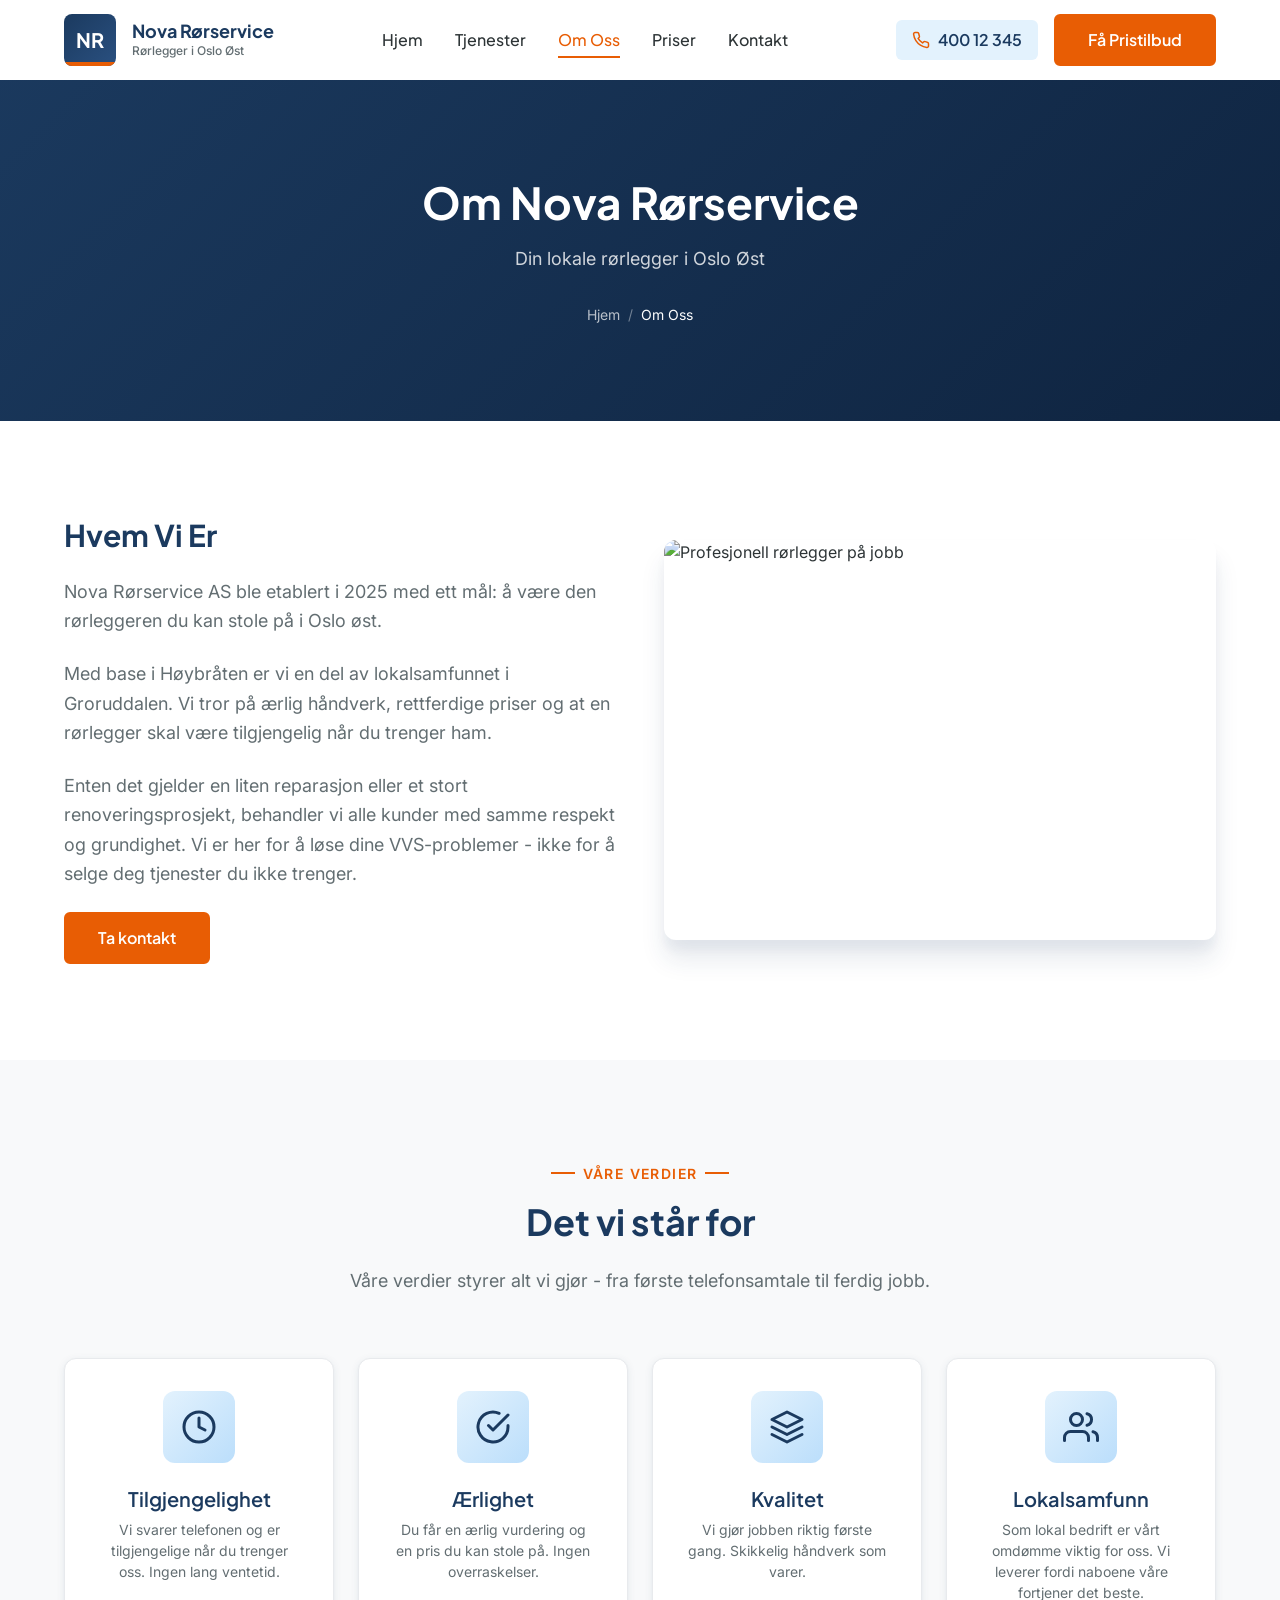
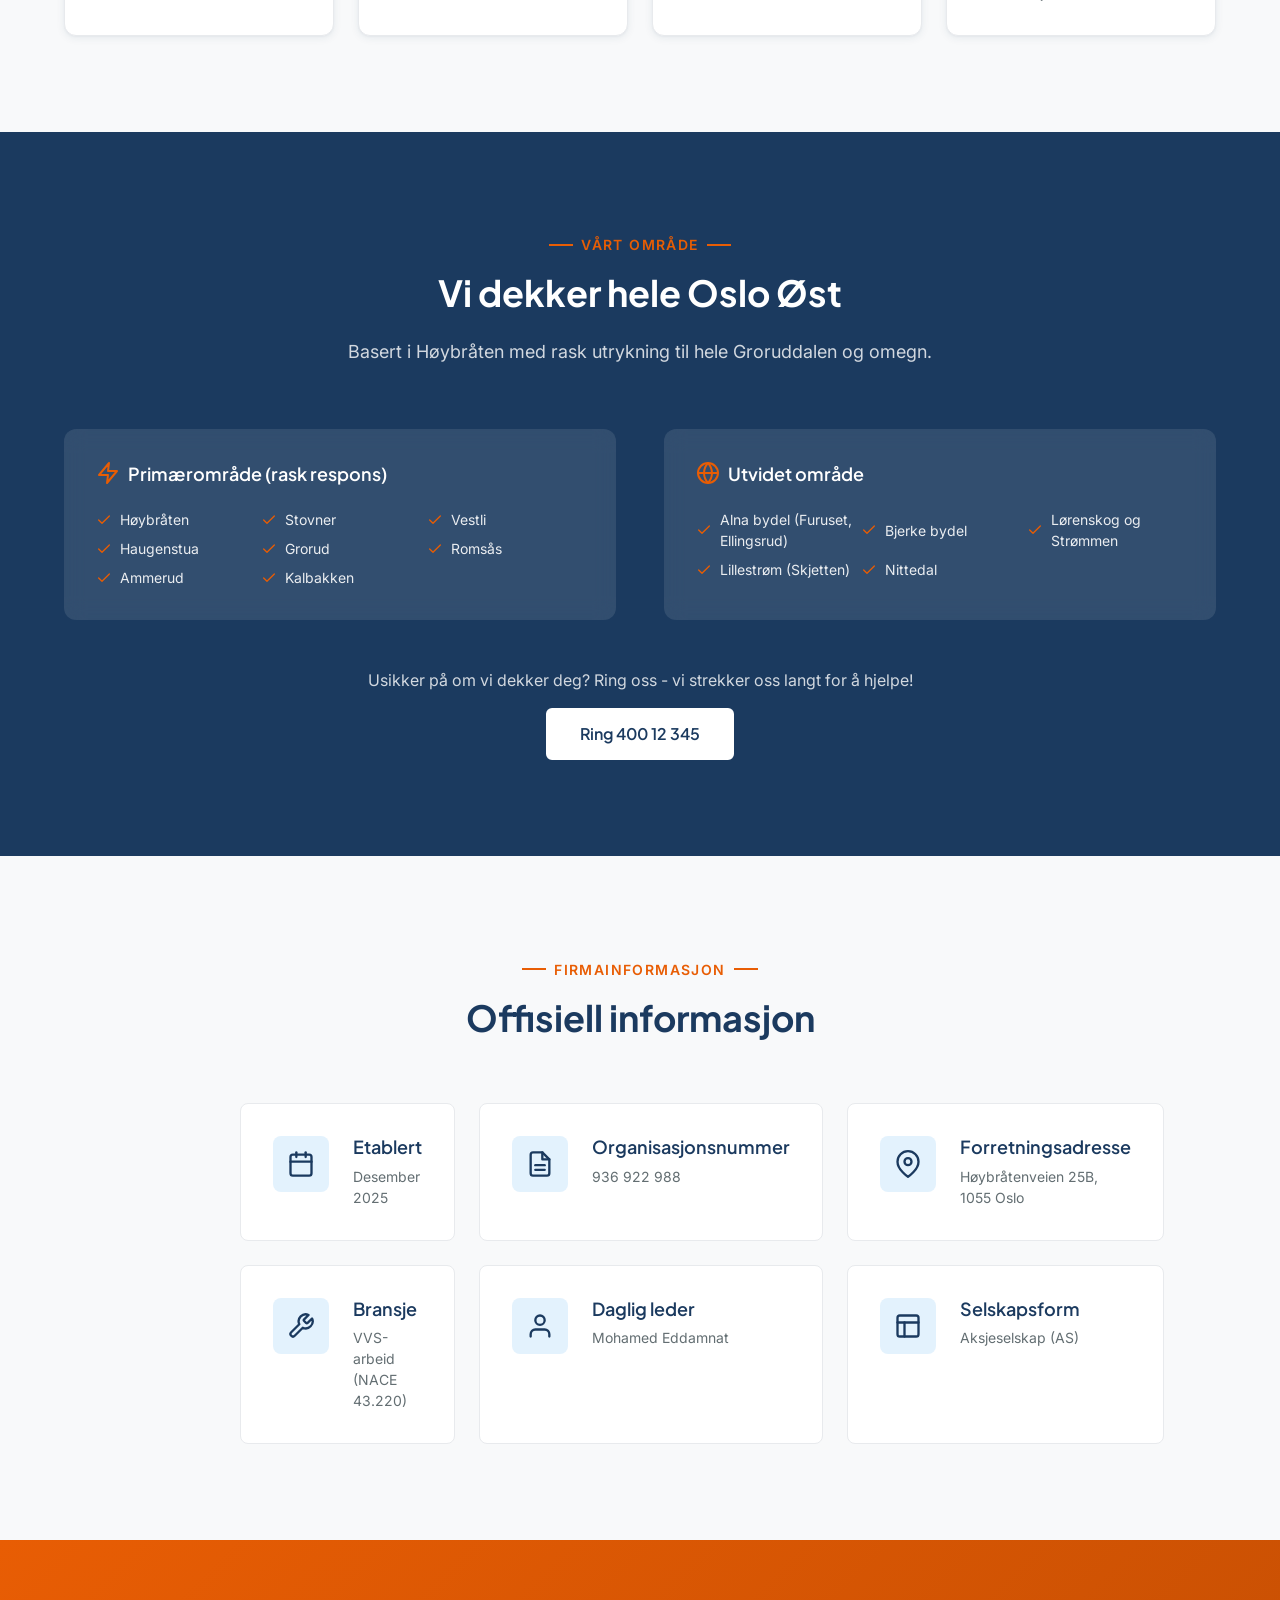
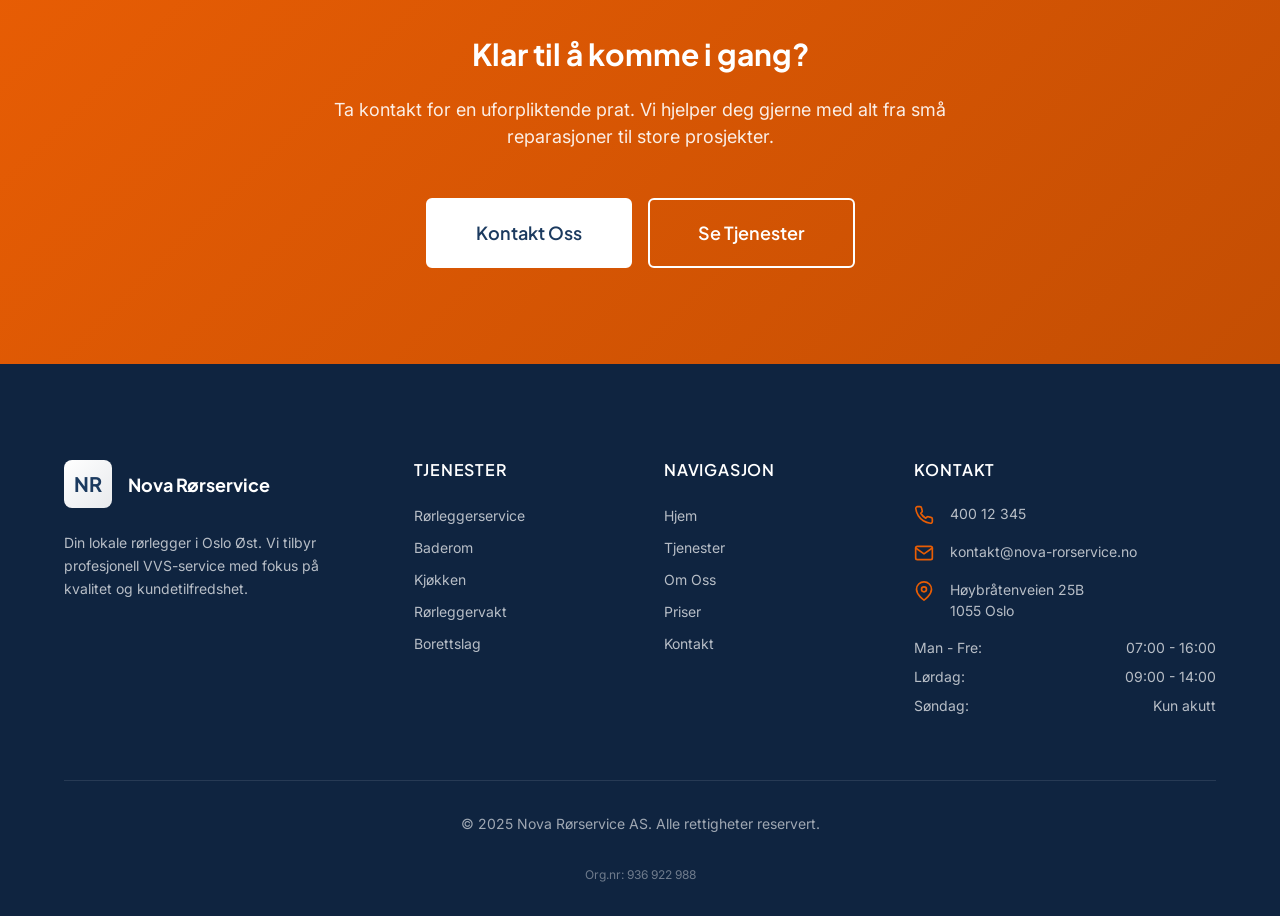
==== om-oss.html @ deb70b6f "Initial commit" ====
<!DOCTYPE html>
<html lang="nb-NO">
<head>
    <meta charset="UTF-8">
    <meta name="viewport" content="width=device-width, initial-scale=1.0">
    <meta http-equiv="X-UA-Compatible" content="IE=edge">

    <!-- SEO Meta Tags -->
    <title>Om Oss | Lokal Rørlegger Groruddalen | Nova Rørservice AS</title>
    <meta name="description" content="Nova Rørservice er din lokale rørlegger i Høybråten, Oslo. Les mer om oss og hvorfor vi er det rette valget for deg.">
    <meta name="keywords" content="om nova rørservice, rørlegger høybråten, lokal rørlegger oslo øst, VVS groruddalen">
    <meta name="author" content="Nova Rørservice AS">
    <meta name="robots" content="index, follow">

    <!-- Open Graph -->
    <meta property="og:title" content="Om Oss | Nova Rørservice AS">
    <meta property="og:description" content="Din lokale rørlegger i Høybråten, Oslo. Les mer om hvem vi er og våre verdier.">
    <meta property="og:type" content="website">
    <meta property="og:url" content="https://nova-rorservice.no/om-oss">
    <meta property="og:locale" content="nb_NO">

    <!-- Favicon -->
    <link rel="icon" type="image/svg+xml" href="data:image/svg+xml,%3Csvg xmlns='http://www.w3.org/2000/svg' viewBox='0 0 100 100'%3E%3Crect fill='%231B3A5F' width='100' height='100' rx='20'/%3E%3Ctext x='50' y='65' font-family='Arial' font-size='40' font-weight='bold' fill='white' text-anchor='middle'%3ENR%3C/text%3E%3Crect fill='%23E85D04' y='85' width='100' height='15' rx='0'/%3E%3C/svg%3E">

    <!-- Google Fonts -->
    <link rel="preconnect" href="https://fonts.googleapis.com">
    <link rel="preconnect" href="https://fonts.gstatic.com" crossorigin>
    <link href="https://fonts.googleapis.com/css2?family=Inter:wght@400;500;600;700&family=Plus+Jakarta+Sans:wght@500;600;700;800&display=swap" rel="stylesheet">

    <!-- Stylesheets -->
    <link rel="stylesheet" href="css/style.css">
</head>
<body>
    <!-- Header -->
    <header class="header" id="header">
        <div class="header__inner">
            <a href="index.html" class="header__logo">
                <div class="header__logo-icon">NR</div>
                <div class="header__logo-text">
                    <span class="header__logo-name">Nova Rørservice</span>
                    <span class="header__logo-tagline">Rørlegger i Oslo Øst</span>
                </div>
            </a>

            <nav class="nav">
                <ul class="nav__list">
                    <li><a href="index.html" class="nav__link">Hjem</a></li>
                    <li><a href="tjenester.html" class="nav__link">Tjenester</a></li>
                    <li><a href="om-oss.html" class="nav__link nav__link--active">Om Oss</a></li>
                    <li><a href="priser.html" class="nav__link">Priser</a></li>
                    <li><a href="kontakt.html" class="nav__link">Kontakt</a></li>
                </ul>
            </nav>

            <div class="header__actions">
                <a href="tel:+4740012345" class="header__phone">
                    <svg class="header__phone-icon" xmlns="http://www.w3.org/2000/svg" viewBox="0 0 24 24" fill="none" stroke="currentColor" stroke-width="2" stroke-linecap="round" stroke-linejoin="round">
                        <path d="M22 16.92v3a2 2 0 0 1-2.18 2 19.79 19.79 0 0 1-8.63-3.07 19.5 19.5 0 0 1-6-6 19.79 19.79 0 0 1-3.07-8.67A2 2 0 0 1 4.11 2h3a2 2 0 0 1 2 1.72 12.84 12.84 0 0 0 .7 2.81 2 2 0 0 1-.45 2.11L8.09 9.91a16 16 0 0 0 6 6l1.27-1.27a2 2 0 0 1 2.11-.45 12.84 12.84 0 0 0 2.81.7A2 2 0 0 1 22 16.92z"></path>
                    </svg>
                    <span>400 12 345</span>
                </a>
                <a href="kontakt.html" class="btn btn--primary header__cta">Få Pristilbud</a>

                <button class="mobile-menu-btn" id="mobile-menu-btn" aria-label="Åpne meny">
                    <span class="hamburger">
                        <span class="hamburger__line"></span>
                        <span class="hamburger__line"></span>
                        <span class="hamburger__line"></span>
                    </span>
                </button>
            </div>
        </div>

        <nav class="mobile-nav" id="mobile-nav">
            <ul class="mobile-nav__list">
                <li><a href="index.html" class="mobile-nav__link">Hjem</a></li>
                <li><a href="tjenester.html" class="mobile-nav__link">Tjenester</a></li>
                <li><a href="om-oss.html" class="mobile-nav__link mobile-nav__link--active">Om Oss</a></li>
                <li><a href="priser.html" class="mobile-nav__link">Priser</a></li>
                <li><a href="kontakt.html" class="mobile-nav__link">Kontakt</a></li>
            </ul>
            <a href="tel:+4740012345" class="mobile-nav__phone">
                <svg xmlns="http://www.w3.org/2000/svg" viewBox="0 0 24 24" fill="none" stroke="currentColor" stroke-width="2" stroke-linecap="round" stroke-linejoin="round">
                    <path d="M22 16.92v3a2 2 0 0 1-2.18 2 19.79 19.79 0 0 1-8.63-3.07 19.5 19.5 0 0 1-6-6 19.79 19.79 0 0 1-3.07-8.67A2 2 0 0 1 4.11 2h3a2 2 0 0 1 2 1.72 12.84 12.84 0 0 0 .7 2.81 2 2 0 0 1-.45 2.11L8.09 9.91a16 16 0 0 0 6 6l1.27-1.27a2 2 0 0 1 2.11-.45 12.84 12.84 0 0 0 2.81.7A2 2 0 0 1 22 16.92z"></path>
                </svg>
                400 12 345
            </a>
            <a href="kontakt.html" class="btn btn--primary btn--lg mobile-nav__cta">Få Pristilbud</a>
        </nav>
    </header>

    <main>
        <!-- Page Hero -->
        <section class="page-hero">
            <div class="container">
                <h1 class="page-hero__title">Om Nova Rørservice</h1>
                <p class="page-hero__subtitle">Din lokale rørlegger i Oslo Øst</p>
                <nav class="page-hero__breadcrumb">
                    <a href="index.html">Hjem</a>
                    <span class="page-hero__breadcrumb-separator">/</span>
                    <span class="page-hero__breadcrumb-current">Om Oss</span>
                </nav>
            </div>
        </section>

        <!-- About Introduction -->
        <section class="about-intro section">
            <div class="container">
                <div class="about-intro__grid">
                    <div class="about-intro__content">
                        <h2 class="about-intro__title">Hvem Vi Er</h2>
                        <p class="about-intro__text">
                            Nova Rørservice AS ble etablert i 2025 med ett mål: å være den rørleggeren du kan stole på i Oslo øst.
                        </p>
                        <p class="about-intro__text">
                            Med base i Høybråten er vi en del av lokalsamfunnet i Groruddalen. Vi tror på ærlig håndverk, rettferdige priser og at en rørlegger skal være tilgjengelig når du trenger ham.
                        </p>
                        <p class="about-intro__text">
                            Enten det gjelder en liten reparasjon eller et stort renoveringsprosjekt, behandler vi alle kunder med samme respekt og grundighet. Vi er her for å løse dine VVS-problemer - ikke for å selge deg tjenester du ikke trenger.
                        </p>
                        <a href="kontakt.html" class="btn btn--primary">Ta kontakt</a>
                    </div>
                    <div class="about-intro__image-wrapper">
                        <div class="about-intro__image">
                            <img src="https://images.unsplash.com/photo-1621905251189-08b45d6a269e?w=600&h=400&fit=crop&auto=format" alt="Profesjonell rørlegger på jobb" loading="lazy">
                        </div>
                    </div>
                </div>
            </div>
        </section>

        <!-- Values Section -->
        <section class="values section">
            <div class="container">
                <div class="section-header">
                    <span class="section-header__label">Våre Verdier</span>
                    <h2 class="section-header__title">Det vi står for</h2>
                    <p class="section-header__subtitle">Våre verdier styrer alt vi gjør - fra første telefonsamtale til ferdig jobb.</p>
                </div>

                <div class="values__grid">
                    <div class="value-card">
                        <div class="value-card__icon">
                            <svg xmlns="http://www.w3.org/2000/svg" viewBox="0 0 24 24" fill="none" stroke="currentColor" stroke-width="2" stroke-linecap="round" stroke-linejoin="round">
                                <circle cx="12" cy="12" r="10"></circle>
                                <polyline points="12 6 12 12 16 14"></polyline>
                            </svg>
                        </div>
                        <h3 class="value-card__title">Tilgjengelighet</h3>
                        <p class="value-card__text">Vi svarer telefonen og er tilgjengelige når du trenger oss. Ingen lang ventetid.</p>
                    </div>

                    <div class="value-card">
                        <div class="value-card__icon">
                            <svg xmlns="http://www.w3.org/2000/svg" viewBox="0 0 24 24" fill="none" stroke="currentColor" stroke-width="2" stroke-linecap="round" stroke-linejoin="round">
                                <path d="M22 11.08V12a10 10 0 1 1-5.93-9.14"></path>
                                <polyline points="22 4 12 14.01 9 11.01"></polyline>
                            </svg>
                        </div>
                        <h3 class="value-card__title">Ærlighet</h3>
                        <p class="value-card__text">Du får en ærlig vurdering og en pris du kan stole på. Ingen overraskelser.</p>
                    </div>

                    <div class="value-card">
                        <div class="value-card__icon">
                            <svg xmlns="http://www.w3.org/2000/svg" viewBox="0 0 24 24" fill="none" stroke="currentColor" stroke-width="2" stroke-linecap="round" stroke-linejoin="round">
                                <path d="M12 2L2 7l10 5 10-5-10-5zM2 17l10 5 10-5M2 12l10 5 10-5"></path>
                            </svg>
                        </div>
                        <h3 class="value-card__title">Kvalitet</h3>
                        <p class="value-card__text">Vi gjør jobben riktig første gang. Skikkelig håndverk som varer.</p>
                    </div>

                    <div class="value-card">
                        <div class="value-card__icon">
                            <svg xmlns="http://www.w3.org/2000/svg" viewBox="0 0 24 24" fill="none" stroke="currentColor" stroke-width="2" stroke-linecap="round" stroke-linejoin="round">
                                <path d="M17 21v-2a4 4 0 0 0-4-4H5a4 4 0 0 0-4 4v2"></path>
                                <circle cx="9" cy="7" r="4"></circle>
                                <path d="M23 21v-2a4 4 0 0 0-3-3.87"></path>
                                <path d="M16 3.13a4 4 0 0 1 0 7.75"></path>
                            </svg>
                        </div>
                        <h3 class="value-card__title">Lokalsamfunn</h3>
                        <p class="value-card__text">Som lokal bedrift er vårt omdømme viktig for oss. Vi leverer fordi naboene våre fortjener det beste.</p>
                    </div>
                </div>
            </div>
        </section>

        <!-- Service Area Section -->
        <section class="service-area section">
            <div class="container">
                <div class="section-header">
                    <span class="section-header__label">Vårt Område</span>
                    <h2 class="section-header__title">Vi dekker hele Oslo Øst</h2>
                    <p class="section-header__subtitle">Basert i Høybråten med rask utrykning til hele Groruddalen og omegn.</p>
                </div>

                <div class="service-area__grid">
                    <div class="service-area__list">
                        <h3 class="service-area__list-title">
                            <svg xmlns="http://www.w3.org/2000/svg" viewBox="0 0 24 24" fill="none" stroke="currentColor" stroke-width="2" stroke-linecap="round" stroke-linejoin="round">
                                <polygon points="13 2 3 14 12 14 11 22 21 10 12 10 13 2"></polygon>
                            </svg>
                            Primærområde (rask respons)
                        </h3>
                        <ul class="service-area__list-items">
                            <li class="service-area__list-item">
                                <svg xmlns="http://www.w3.org/2000/svg" viewBox="0 0 24 24" fill="none" stroke="currentColor" stroke-width="2" stroke-linecap="round" stroke-linejoin="round">
                                    <polyline points="20 6 9 17 4 12"></polyline>
                                </svg>
                                Høybråten
                            </li>
                            <li class="service-area__list-item">
                                <svg xmlns="http://www.w3.org/2000/svg" viewBox="0 0 24 24" fill="none" stroke="currentColor" stroke-width="2" stroke-linecap="round" stroke-linejoin="round">
                                    <polyline points="20 6 9 17 4 12"></polyline>
                                </svg>
                                Stovner
                            </li>
                            <li class="service-area__list-item">
                                <svg xmlns="http://www.w3.org/2000/svg" viewBox="0 0 24 24" fill="none" stroke="currentColor" stroke-width="2" stroke-linecap="round" stroke-linejoin="round">
                                    <polyline points="20 6 9 17 4 12"></polyline>
                                </svg>
                                Vestli
                            </li>
                            <li class="service-area__list-item">
                                <svg xmlns="http://www.w3.org/2000/svg" viewBox="0 0 24 24" fill="none" stroke="currentColor" stroke-width="2" stroke-linecap="round" stroke-linejoin="round">
                                    <polyline points="20 6 9 17 4 12"></polyline>
                                </svg>
                                Haugenstua
                            </li>
                            <li class="service-area__list-item">
                                <svg xmlns="http://www.w3.org/2000/svg" viewBox="0 0 24 24" fill="none" stroke="currentColor" stroke-width="2" stroke-linecap="round" stroke-linejoin="round">
                                    <polyline points="20 6 9 17 4 12"></polyline>
                                </svg>
                                Grorud
                            </li>
                            <li class="service-area__list-item">
                                <svg xmlns="http://www.w3.org/2000/svg" viewBox="0 0 24 24" fill="none" stroke="currentColor" stroke-width="2" stroke-linecap="round" stroke-linejoin="round">
                                    <polyline points="20 6 9 17 4 12"></polyline>
                                </svg>
                                Romsås
                            </li>
                            <li class="service-area__list-item">
                                <svg xmlns="http://www.w3.org/2000/svg" viewBox="0 0 24 24" fill="none" stroke="currentColor" stroke-width="2" stroke-linecap="round" stroke-linejoin="round">
                                    <polyline points="20 6 9 17 4 12"></polyline>
                                </svg>
                                Ammerud
                            </li>
                            <li class="service-area__list-item">
                                <svg xmlns="http://www.w3.org/2000/svg" viewBox="0 0 24 24" fill="none" stroke="currentColor" stroke-width="2" stroke-linecap="round" stroke-linejoin="round">
                                    <polyline points="20 6 9 17 4 12"></polyline>
                                </svg>
                                Kalbakken
                            </li>
                        </ul>
                    </div>

                    <div class="service-area__list">
                        <h3 class="service-area__list-title">
                            <svg xmlns="http://www.w3.org/2000/svg" viewBox="0 0 24 24" fill="none" stroke="currentColor" stroke-width="2" stroke-linecap="round" stroke-linejoin="round">
                                <circle cx="12" cy="12" r="10"></circle>
                                <line x1="2" y1="12" x2="22" y2="12"></line>
                                <path d="M12 2a15.3 15.3 0 0 1 4 10 15.3 15.3 0 0 1-4 10 15.3 15.3 0 0 1-4-10 15.3 15.3 0 0 1 4-10z"></path>
                            </svg>
                            Utvidet område
                        </h3>
                        <ul class="service-area__list-items">
                            <li class="service-area__list-item">
                                <svg xmlns="http://www.w3.org/2000/svg" viewBox="0 0 24 24" fill="none" stroke="currentColor" stroke-width="2" stroke-linecap="round" stroke-linejoin="round">
                                    <polyline points="20 6 9 17 4 12"></polyline>
                                </svg>
                                Alna bydel (Furuset, Ellingsrud)
                            </li>
                            <li class="service-area__list-item">
                                <svg xmlns="http://www.w3.org/2000/svg" viewBox="0 0 24 24" fill="none" stroke="currentColor" stroke-width="2" stroke-linecap="round" stroke-linejoin="round">
                                    <polyline points="20 6 9 17 4 12"></polyline>
                                </svg>
                                Bjerke bydel
                            </li>
                            <li class="service-area__list-item">
                                <svg xmlns="http://www.w3.org/2000/svg" viewBox="0 0 24 24" fill="none" stroke="currentColor" stroke-width="2" stroke-linecap="round" stroke-linejoin="round">
                                    <polyline points="20 6 9 17 4 12"></polyline>
                                </svg>
                                Lørenskog og Strømmen
                            </li>
                            <li class="service-area__list-item">
                                <svg xmlns="http://www.w3.org/2000/svg" viewBox="0 0 24 24" fill="none" stroke="currentColor" stroke-width="2" stroke-linecap="round" stroke-linejoin="round">
                                    <polyline points="20 6 9 17 4 12"></polyline>
                                </svg>
                                Lillestrøm (Skjetten)
                            </li>
                            <li class="service-area__list-item">
                                <svg xmlns="http://www.w3.org/2000/svg" viewBox="0 0 24 24" fill="none" stroke="currentColor" stroke-width="2" stroke-linecap="round" stroke-linejoin="round">
                                    <polyline points="20 6 9 17 4 12"></polyline>
                                </svg>
                                Nittedal
                            </li>
                        </ul>
                    </div>
                </div>

                <div class="text-center" style="margin-top: var(--spacing-2xl);">
                    <p style="color: rgba(255,255,255,0.8); margin-bottom: var(--spacing-md);">Usikker på om vi dekker deg? Ring oss - vi strekker oss langt for å hjelpe!</p>
                    <a href="tel:+4740012345" class="btn btn--white">Ring 400 12 345</a>
                </div>
            </div>
        </section>

        <!-- Company Info Section -->
        <section class="section bg-light">
            <div class="container">
                <div class="section-header">
                    <span class="section-header__label">Firmainformasjon</span>
                    <h2 class="section-header__title">Offisiell informasjon</h2>
                </div>

                <div class="why-us__grid" style="max-width: 800px; margin: 0 auto;">
                    <div class="why-us__card">
                        <div class="why-us__icon">
                            <svg xmlns="http://www.w3.org/2000/svg" viewBox="0 0 24 24" fill="none" stroke="currentColor" stroke-width="2" stroke-linecap="round" stroke-linejoin="round">
                                <rect x="3" y="4" width="18" height="18" rx="2" ry="2"></rect>
                                <line x1="16" y1="2" x2="16" y2="6"></line>
                                <line x1="8" y1="2" x2="8" y2="6"></line>
                                <line x1="3" y1="10" x2="21" y2="10"></line>
                            </svg>
                        </div>
                        <div class="why-us__content">
                            <h3 class="why-us__title">Etablert</h3>
                            <p class="why-us__text">Desember 2025</p>
                        </div>
                    </div>

                    <div class="why-us__card">
                        <div class="why-us__icon">
                            <svg xmlns="http://www.w3.org/2000/svg" viewBox="0 0 24 24" fill="none" stroke="currentColor" stroke-width="2" stroke-linecap="round" stroke-linejoin="round">
                                <path d="M14 2H6a2 2 0 0 0-2 2v16a2 2 0 0 0 2 2h12a2 2 0 0 0 2-2V8z"></path>
                                <polyline points="14 2 14 8 20 8"></polyline>
                                <line x1="16" y1="13" x2="8" y2="13"></line>
                                <line x1="16" y1="17" x2="8" y2="17"></line>
                            </svg>
                        </div>
                        <div class="why-us__content">
                            <h3 class="why-us__title">Organisasjonsnummer</h3>
                            <p class="why-us__text">936 922 988</p>
                        </div>
                    </div>

                    <div class="why-us__card">
                        <div class="why-us__icon">
                            <svg xmlns="http://www.w3.org/2000/svg" viewBox="0 0 24 24" fill="none" stroke="currentColor" stroke-width="2" stroke-linecap="round" stroke-linejoin="round">
                                <path d="M21 10c0 7-9 13-9 13s-9-6-9-13a9 9 0 0 1 18 0z"></path>
                                <circle cx="12" cy="10" r="3"></circle>
                            </svg>
                        </div>
                        <div class="why-us__content">
                            <h3 class="why-us__title">Forretningsadresse</h3>
                            <p class="why-us__text">Høybråtenveien 25B, 1055 Oslo</p>
                        </div>
                    </div>

                    <div class="why-us__card">
                        <div class="why-us__icon">
                            <svg xmlns="http://www.w3.org/2000/svg" viewBox="0 0 24 24" fill="none" stroke="currentColor" stroke-width="2" stroke-linecap="round" stroke-linejoin="round">
                                <path d="M14.7 6.3a1 1 0 0 0 0 1.4l1.6 1.6a1 1 0 0 0 1.4 0l3.77-3.77a6 6 0 0 1-7.94 7.94l-6.91 6.91a2.12 2.12 0 0 1-3-3l6.91-6.91a6 6 0 0 1 7.94-7.94l-3.76 3.76z"></path>
                            </svg>
                        </div>
                        <div class="why-us__content">
                            <h3 class="why-us__title">Bransje</h3>
                            <p class="why-us__text">VVS-arbeid (NACE 43.220)</p>
                        </div>
                    </div>

                    <div class="why-us__card">
                        <div class="why-us__icon">
                            <svg xmlns="http://www.w3.org/2000/svg" viewBox="0 0 24 24" fill="none" stroke="currentColor" stroke-width="2" stroke-linecap="round" stroke-linejoin="round">
                                <path d="M20 21v-2a4 4 0 0 0-4-4H8a4 4 0 0 0-4 4v2"></path>
                                <circle cx="12" cy="7" r="4"></circle>
                            </svg>
                        </div>
                        <div class="why-us__content">
                            <h3 class="why-us__title">Daglig leder</h3>
                            <p class="why-us__text">Mohamed Eddamnat</p>
                        </div>
                    </div>

                    <div class="why-us__card">
                        <div class="why-us__icon">
                            <svg xmlns="http://www.w3.org/2000/svg" viewBox="0 0 24 24" fill="none" stroke="currentColor" stroke-width="2" stroke-linecap="round" stroke-linejoin="round">
                                <rect x="3" y="3" width="18" height="18" rx="2" ry="2"></rect>
                                <line x1="3" y1="9" x2="21" y2="9"></line>
                                <line x1="9" y1="21" x2="9" y2="9"></line>
                            </svg>
                        </div>
                        <div class="why-us__content">
                            <h3 class="why-us__title">Selskapsform</h3>
                            <p class="why-us__text">Aksjeselskap (AS)</p>
                        </div>
                    </div>
                </div>
            </div>
        </section>

        <!-- CTA Section -->
        <section class="cta section">
            <div class="container">
                <div class="cta__content">
                    <h2 class="cta__title">Klar til å komme i gang?</h2>
                    <p class="cta__text">
                        Ta kontakt for en uforpliktende prat. Vi hjelper deg gjerne med alt fra små reparasjoner til store prosjekter.
                    </p>
                    <div class="cta__actions">
                        <a href="kontakt.html" class="btn btn--white btn--lg">Kontakt Oss</a>
                        <a href="tjenester.html" class="btn btn--outline-white btn--lg">Se Tjenester</a>
                    </div>
                </div>
            </div>
        </section>
    </main>

    <!-- Footer -->
    <footer class="footer">
        <div class="container">
            <div class="footer__grid">
                <div class="footer__brand">
                    <div class="footer__logo">
                        <div class="footer__logo-icon">NR</div>
                        <span class="footer__logo-text">Nova Rørservice</span>
                    </div>
                    <p class="footer__description">
                        Din lokale rørlegger i Oslo Øst. Vi tilbyr profesjonell VVS-service med fokus på kvalitet og kundetilfredshet.
                    </p>
                </div>

                <div class="footer__section">
                    <h4 class="footer__title">Tjenester</h4>
                    <ul class="footer__links">
                        <li><a href="tjenester.html#rorleggerservice" class="footer__link">Rørleggerservice</a></li>
                        <li><a href="tjenester.html#baderom" class="footer__link">Baderom</a></li>
                        <li><a href="tjenester.html#kjokken" class="footer__link">Kjøkken</a></li>
                        <li><a href="tjenester.html#rorleggervakt" class="footer__link">Rørleggervakt</a></li>
                        <li><a href="tjenester.html#borettslag" class="footer__link">Borettslag</a></li>
                    </ul>
                </div>

                <div class="footer__section">
                    <h4 class="footer__title">Navigasjon</h4>
                    <ul class="footer__links">
                        <li><a href="index.html" class="footer__link">Hjem</a></li>
                        <li><a href="tjenester.html" class="footer__link">Tjenester</a></li>
                        <li><a href="om-oss.html" class="footer__link">Om Oss</a></li>
                        <li><a href="priser.html" class="footer__link">Priser</a></li>
                        <li><a href="kontakt.html" class="footer__link">Kontakt</a></li>
                    </ul>
                </div>

                <div class="footer__section">
                    <h4 class="footer__title">Kontakt</h4>
                    <div class="footer__contact-item">
                        <svg xmlns="http://www.w3.org/2000/svg" viewBox="0 0 24 24" fill="none" stroke="currentColor" stroke-width="2" stroke-linecap="round" stroke-linejoin="round">
                            <path d="M22 16.92v3a2 2 0 0 1-2.18 2 19.79 19.79 0 0 1-8.63-3.07 19.5 19.5 0 0 1-6-6 19.79 19.79 0 0 1-3.07-8.67A2 2 0 0 1 4.11 2h3a2 2 0 0 1 2 1.72 12.84 12.84 0 0 0 .7 2.81 2 2 0 0 1-.45 2.11L8.09 9.91a16 16 0 0 0 6 6l1.27-1.27a2 2 0 0 1 2.11-.45 12.84 12.84 0 0 0 2.81.7A2 2 0 0 1 22 16.92z"></path>
                        </svg>
                        <a href="tel:+4740012345" class="footer__contact-link">400 12 345</a>
                    </div>
                    <div class="footer__contact-item">
                        <svg xmlns="http://www.w3.org/2000/svg" viewBox="0 0 24 24" fill="none" stroke="currentColor" stroke-width="2" stroke-linecap="round" stroke-linejoin="round">
                            <path d="M4 4h16c1.1 0 2 .9 2 2v12c0 1.1-.9 2-2 2H4c-1.1 0-2-.9-2-2V6c0-1.1.9-2 2-2z"></path>
                            <polyline points="22,6 12,13 2,6"></polyline>
                        </svg>
                        <a href="mailto:kontakt@nova-rorservice.no" class="footer__contact-link">kontakt@nova-rorservice.no</a>
                    </div>
                    <div class="footer__contact-item">
                        <svg xmlns="http://www.w3.org/2000/svg" viewBox="0 0 24 24" fill="none" stroke="currentColor" stroke-width="2" stroke-linecap="round" stroke-linejoin="round">
                            <path d="M21 10c0 7-9 13-9 13s-9-6-9-13a9 9 0 0 1 18 0z"></path>
                            <circle cx="12" cy="10" r="3"></circle>
                        </svg>
                        <span>Høybråtenveien 25B<br>1055 Oslo</span>
                    </div>

                    <div class="footer__hours">
                        <div class="footer__hours-row">
                            <span>Man - Fre:</span>
                            <span>07:00 - 16:00</span>
                        </div>
                        <div class="footer__hours-row">
                            <span>Lørdag:</span>
                            <span>09:00 - 14:00</span>
                        </div>
                        <div class="footer__hours-row">
                            <span>Søndag:</span>
                            <span>Kun akutt</span>
                        </div>
                    </div>
                </div>
            </div>

            <div class="footer__bottom">
                <div class="footer__bottom-inner">
                    <p class="footer__copyright">&copy; 2025 Nova Rørservice AS. Alle rettigheter reservert.</p>
                    <p class="footer__org">Org.nr: 936 922 988</p>
                </div>
            </div>
        </div>
    </footer>

    <button class="back-to-top" id="back-to-top" aria-label="Tilbake til toppen">
        <svg xmlns="http://www.w3.org/2000/svg" viewBox="0 0 24 24" fill="none" stroke="currentColor" stroke-width="2" stroke-linecap="round" stroke-linejoin="round">
            <polyline points="18 15 12 9 6 15"></polyline>
        </svg>
    </button>

    <script src="js/main.js"></script>
</body>
</html>
---- css/style.css ----
/* =============================================
   Nova Rørservice AS - Main Stylesheet
   Professional Plumbing Website
   ============================================= */

/* =============================================
   CSS Custom Properties (Design Tokens)
   ============================================= */
:root {
    /* Primary Colors */
    --nova-primary: #1B3A5F;
    --nova-primary-dark: #0F2440;
    --nova-primary-light: #2A5080;

    /* Secondary Colors */
    --nova-secondary: #E85D04;
    --nova-secondary-dark: #C44E03;
    --nova-secondary-light: #FF7A22;

    /* Accent Colors */
    --nova-accent: #E3F2FD;
    --nova-accent-dark: #BBDEFB;
    --nova-water: #64B5F6;

    /* Neutral Colors */
    --nova-white: #FFFFFF;
    --nova-off-white: #F8F9FA;
    --nova-gray-100: #F1F3F4;
    --nova-gray-200: #E8EAED;
    --nova-gray-300: #DADCE0;
    --nova-gray-400: #BDC1C6;
    --nova-gray-500: #9AA0A6;
    --nova-gray-600: #80868B;
    --nova-gray-700: #5F6368;
    --nova-text: #2D3436;
    --nova-text-light: #636E72;
    --nova-black: #1A1A2E;

    /* Status Colors */
    --nova-success: #27AE60;
    --nova-success-light: #E8F5E9;
    --nova-warning: #F39C12;
    --nova-warning-light: #FFF8E1;
    --nova-error: #E74C3C;
    --nova-error-light: #FFEBEE;

    /* Typography */
    --font-heading: 'Plus Jakarta Sans', -apple-system, BlinkMacSystemFont, 'Segoe UI', sans-serif;
    --font-body: 'Inter', -apple-system, BlinkMacSystemFont, 'Segoe UI', sans-serif;

    /* Font Sizes */
    --text-xs: 0.75rem;
    --text-sm: 0.875rem;
    --text-base: 1rem;
    --text-lg: 1.125rem;
    --text-xl: 1.25rem;
    --text-2xl: 1.5rem;
    --text-3xl: 1.875rem;
    --text-4xl: 2.25rem;
    --text-5xl: 2.75rem;
    --text-6xl: 3.5rem;

    /* Font Weights */
    --font-normal: 400;
    --font-medium: 500;
    --font-semibold: 600;
    --font-bold: 700;

    /* Line Heights */
    --leading-tight: 1.2;
    --leading-snug: 1.375;
    --leading-normal: 1.5;
    --leading-relaxed: 1.625;

    /* Spacing */
    --spacing-xs: 0.25rem;
    --spacing-sm: 0.5rem;
    --spacing-md: 1rem;
    --spacing-lg: 1.5rem;
    --spacing-xl: 2rem;
    --spacing-2xl: 3rem;
    --spacing-3xl: 4rem;
    --spacing-4xl: 6rem;
    --spacing-5xl: 8rem;

    /* Border Radius */
    --radius-sm: 4px;
    --radius-md: 6px;
    --radius-lg: 8px;
    --radius-xl: 12px;
    --radius-2xl: 16px;
    --radius-full: 9999px;

    /* Shadows */
    --shadow-sm: 0 1px 2px rgba(27, 58, 95, 0.05);
    --shadow-md: 0 4px 6px rgba(27, 58, 95, 0.07), 0 2px 4px rgba(27, 58, 95, 0.05);
    --shadow-lg: 0 10px 15px rgba(27, 58, 95, 0.1), 0 4px 6px rgba(27, 58, 95, 0.05);
    --shadow-xl: 0 20px 25px rgba(27, 58, 95, 0.1), 0 10px 10px rgba(27, 58, 95, 0.04);
    --shadow-2xl: 0 25px 50px rgba(27, 58, 95, 0.15);
    --shadow-orange: 0 4px 14px rgba(232, 93, 4, 0.25);
    --shadow-card: 0 2px 8px rgba(27, 58, 95, 0.08), 0 1px 2px rgba(27, 58, 95, 0.04);
    --shadow-card-hover: 0 8px 24px rgba(27, 58, 95, 0.12), 0 4px 8px rgba(27, 58, 95, 0.08);

    /* Transitions */
    --transition-fast: 150ms ease;
    --transition-base: 250ms ease;
    --transition-slow: 350ms ease;
    --transition-bounce: 500ms cubic-bezier(0.68, -0.55, 0.265, 1.55);

    /* Z-Index */
    --z-dropdown: 100;
    --z-sticky: 200;
    --z-fixed: 300;
    --z-modal-backdrop: 400;
    --z-modal: 500;
    --z-popover: 600;
    --z-tooltip: 700;

    /* Layout */
    --container-max: 1200px;
    --container-padding: 1.5rem;
    --header-height: 80px;
    --header-height-mobile: 70px;
}

/* =============================================
   Reset & Base Styles
   ============================================= */
*,
*::before,
*::after {
    box-sizing: border-box;
    margin: 0;
    padding: 0;
}

html {
    font-size: 16px;
    scroll-behavior: smooth;
    -webkit-text-size-adjust: 100%;
}

body {
    font-family: var(--font-body);
    font-size: var(--text-base);
    font-weight: var(--font-normal);
    line-height: var(--leading-normal);
    color: var(--nova-text);
    background-color: var(--nova-white);
    -webkit-font-smoothing: antialiased;
    -moz-osx-font-smoothing: grayscale;
    overflow-x: hidden;
}

body.menu-open {
    overflow: hidden;
}

h1, h2, h3, h4, h5, h6 {
    font-family: var(--font-heading);
    font-weight: var(--font-bold);
    line-height: var(--leading-tight);
    color: var(--nova-primary);
}

h1 { font-size: var(--text-5xl); }
h2 { font-size: var(--text-4xl); }
h3 { font-size: var(--text-2xl); font-weight: var(--font-semibold); }
h4 { font-size: var(--text-xl); font-weight: var(--font-semibold); }
h5 { font-size: var(--text-lg); font-weight: var(--font-semibold); }
h6 { font-size: var(--text-base); font-weight: var(--font-semibold); }

p {
    margin-bottom: var(--spacing-md);
    color: var(--nova-text-light);
}

p:last-child {
    margin-bottom: 0;
}

a {
    color: var(--nova-primary);
    text-decoration: none;
    transition: color var(--transition-fast);
}

a:hover {
    color: var(--nova-secondary);
}

img {
    max-width: 100%;
    height: auto;
    display: block;
}

ul, ol {
    list-style: none;
}

button {
    font-family: inherit;
    font-size: inherit;
    cursor: pointer;
    border: none;
    background: none;
}

input, textarea, select {
    font-family: inherit;
    font-size: inherit;
}

/* =============================================
   Utility Classes
   ============================================= */
.container {
    width: 100%;
    max-width: var(--container-max);
    margin: 0 auto;
    padding: 0 var(--container-padding);
}

.section {
    padding: var(--spacing-4xl) 0;
}

.section--sm {
    padding: var(--spacing-2xl) 0;
}

.section--lg {
    padding: var(--spacing-5xl) 0;
}

.bg-white { background-color: var(--nova-white); }
.bg-light { background-color: var(--nova-off-white); }
.bg-accent { background-color: var(--nova-accent); }
.bg-primary { background-color: var(--nova-primary); }
.bg-dark { background-color: var(--nova-primary-dark); }

.text-center { text-align: center; }
.text-left { text-align: left; }
.text-right { text-align: right; }

.text-primary { color: var(--nova-primary); }
.text-secondary { color: var(--nova-secondary); }
.text-white { color: var(--nova-white); }
.text-light { color: var(--nova-text-light); }

.sr-only {
    position: absolute;
    width: 1px;
    height: 1px;
    padding: 0;
    margin: -1px;
    overflow: hidden;
    clip: rect(0, 0, 0, 0);
    white-space: nowrap;
    border: 0;
}

/* =============================================
   Section Headers
   ============================================= */
.section-header {
    text-align: center;
    max-width: 700px;
    margin: 0 auto var(--spacing-3xl);
}

.section-header__label {
    display: inline-flex;
    align-items: center;
    gap: var(--spacing-sm);
    font-size: var(--text-sm);
    font-weight: var(--font-semibold);
    color: var(--nova-secondary);
    text-transform: uppercase;
    letter-spacing: 0.1em;
    margin-bottom: var(--spacing-md);
}

.section-header__label::before,
.section-header__label::after {
    content: '';
    width: 24px;
    height: 2px;
    background-color: var(--nova-secondary);
}

.section-header__title {
    font-size: var(--text-4xl);
    margin-bottom: var(--spacing-lg);
}

.section-header__subtitle {
    font-size: var(--text-lg);
    color: var(--nova-text-light);
    max-width: 600px;
    margin: 0 auto;
}

/* =============================================
   Buttons
   ============================================= */
.btn {
    display: inline-flex;
    align-items: center;
    justify-content: center;
    gap: var(--spacing-sm);
    padding: var(--spacing-md) var(--spacing-xl);
    font-family: var(--font-heading);
    font-size: var(--text-base);
    font-weight: var(--font-semibold);
    line-height: 1;
    text-align: center;
    text-decoration: none;
    border-radius: var(--radius-md);
    border: 2px solid transparent;
    cursor: pointer;
    transition: all var(--transition-base);
    white-space: nowrap;
}

.btn--primary {
    background-color: var(--nova-secondary);
    color: var(--nova-white);
    border-color: var(--nova-secondary);
}

.btn--primary:hover {
    background-color: var(--nova-secondary-dark);
    border-color: var(--nova-secondary-dark);
    color: var(--nova-white);
    transform: translateY(-2px);
    box-shadow: var(--shadow-orange);
}

.btn--secondary {
    background-color: var(--nova-primary);
    color: var(--nova-white);
    border-color: var(--nova-primary);
}

.btn--secondary:hover {
    background-color: var(--nova-primary-dark);
    border-color: var(--nova-primary-dark);
    color: var(--nova-white);
    transform: translateY(-2px);
    box-shadow: var(--shadow-lg);
}

.btn--outline {
    background-color: transparent;
    color: var(--nova-primary);
    border-color: var(--nova-primary);
}

.btn--outline:hover {
    background-color: var(--nova-primary);
    color: var(--nova-white);
}

.btn--outline-white {
    background-color: transparent;
    color: var(--nova-white);
    border-color: var(--nova-white);
}

.btn--outline-white:hover {
    background-color: var(--nova-white);
    color: var(--nova-primary);
}

.btn--white {
    background-color: var(--nova-white);
    color: var(--nova-primary);
    border-color: var(--nova-white);
}

.btn--white:hover {
    background-color: var(--nova-off-white);
    border-color: var(--nova-off-white);
    transform: translateY(-2px);
    box-shadow: var(--shadow-lg);
}

.btn--lg {
    padding: var(--spacing-lg) var(--spacing-2xl);
    font-size: var(--text-lg);
}

.btn--sm {
    padding: var(--spacing-sm) var(--spacing-lg);
    font-size: var(--text-sm);
}

.btn--icon {
    width: 48px;
    height: 48px;
    padding: 0;
    border-radius: var(--radius-full);
}

.btn__icon {
    width: 20px;
    height: 20px;
    flex-shrink: 0;
}

/* =============================================
   Header & Navigation
   ============================================= */
.header {
    position: fixed;
    top: 0;
    left: 0;
    right: 0;
    height: var(--header-height-mobile);
    background-color: var(--nova-white);
    z-index: var(--z-fixed);
    transition: all var(--transition-base);
}

.header--scrolled {
    box-shadow: var(--shadow-md);
}

.header__inner {
    display: flex;
    align-items: center;
    justify-content: space-between;
    height: 100%;
    max-width: var(--container-max);
    margin: 0 auto;
    padding: 0 var(--container-padding);
}

.header__logo {
    display: flex;
    align-items: center;
    gap: var(--spacing-md);
    text-decoration: none;
}

.header__logo-icon {
    display: flex;
    align-items: center;
    justify-content: center;
    width: 48px;
    height: 48px;
    background: linear-gradient(135deg, var(--nova-primary) 0%, var(--nova-primary-light) 100%);
    border-radius: var(--radius-lg);
    font-family: var(--font-heading);
    font-size: var(--text-xl);
    font-weight: var(--font-bold);
    color: var(--nova-white);
    position: relative;
    overflow: hidden;
}

.header__logo-icon::after {
    content: '';
    position: absolute;
    bottom: 0;
    left: 0;
    right: 0;
    height: 4px;
    background-color: var(--nova-secondary);
}

.header__logo-text {
    display: none;
}

.header__logo-name {
    display: block;
    font-family: var(--font-heading);
    font-size: var(--text-lg);
    font-weight: var(--font-bold);
    color: var(--nova-primary);
    line-height: 1.2;
}

.header__logo-tagline {
    display: block;
    font-size: var(--text-xs);
    color: var(--nova-text-light);
    font-weight: var(--font-medium);
}

/* Desktop Navigation */
.nav {
    display: none;
}

.nav__list {
    display: flex;
    align-items: center;
    gap: var(--spacing-xl);
}

.nav__link {
    font-family: var(--font-heading);
    font-size: var(--text-base);
    font-weight: var(--font-medium);
    color: var(--nova-text);
    padding: var(--spacing-sm) 0;
    position: relative;
    transition: color var(--transition-fast);
}

.nav__link::after {
    content: '';
    position: absolute;
    bottom: 0;
    left: 0;
    width: 0;
    height: 2px;
    background-color: var(--nova-secondary);
    transition: width var(--transition-base);
}

.nav__link:hover,
.nav__link--active {
    color: var(--nova-secondary);
}

.nav__link:hover::after,
.nav__link--active::after {
    width: 100%;
}

/* Header Actions */
.header__actions {
    display: flex;
    align-items: center;
    gap: var(--spacing-md);
}

.header__phone {
    display: none;
    align-items: center;
    gap: var(--spacing-sm);
    font-family: var(--font-heading);
    font-weight: var(--font-semibold);
    color: var(--nova-primary);
    padding: var(--spacing-sm) var(--spacing-md);
    background-color: var(--nova-accent);
    border-radius: var(--radius-md);
    transition: all var(--transition-fast);
}

.header__phone:hover {
    background-color: var(--nova-accent-dark);
    color: var(--nova-primary);
}

.header__phone-icon {
    width: 18px;
    height: 18px;
    color: var(--nova-secondary);
}

.header__cta {
    display: none;
}

/* Mobile Menu Toggle */
.mobile-menu-btn {
    display: flex;
    flex-direction: column;
    justify-content: center;
    align-items: center;
    width: 44px;
    height: 44px;
    padding: var(--spacing-sm);
    background: none;
    border: none;
    cursor: pointer;
    z-index: calc(var(--z-fixed) + 10);
}

.hamburger {
    display: flex;
    flex-direction: column;
    justify-content: space-between;
    width: 24px;
    height: 18px;
}

.hamburger__line {
    display: block;
    width: 100%;
    height: 2px;
    background-color: var(--nova-primary);
    border-radius: 2px;
    transition: all var(--transition-base);
    transform-origin: center;
}

.mobile-menu-btn.active .hamburger__line:nth-child(1) {
    transform: translateY(8px) rotate(45deg);
}

.mobile-menu-btn.active .hamburger__line:nth-child(2) {
    opacity: 0;
    transform: scaleX(0);
}

.mobile-menu-btn.active .hamburger__line:nth-child(3) {
    transform: translateY(-8px) rotate(-45deg);
}

/* Mobile Navigation */
.mobile-nav {
    position: fixed;
    top: var(--header-height-mobile);
    left: 0;
    right: 0;
    bottom: 0;
    background-color: var(--nova-white);
    z-index: var(--z-fixed);
    padding: var(--spacing-xl) var(--container-padding);
    transform: translateX(100%);
    transition: transform var(--transition-base);
    overflow-y: auto;
}

.mobile-nav.active {
    transform: translateX(0);
}

.mobile-nav__list {
    display: flex;
    flex-direction: column;
    gap: var(--spacing-sm);
}

.mobile-nav__link {
    display: block;
    font-family: var(--font-heading);
    font-size: var(--text-xl);
    font-weight: var(--font-semibold);
    color: var(--nova-text);
    padding: var(--spacing-md) 0;
    border-bottom: 1px solid var(--nova-gray-200);
    transition: color var(--transition-fast);
}

.mobile-nav__link:hover,
.mobile-nav__link--active {
    color: var(--nova-secondary);
}

.mobile-nav__phone {
    display: flex;
    align-items: center;
    justify-content: center;
    gap: var(--spacing-sm);
    margin-top: var(--spacing-xl);
    padding: var(--spacing-lg);
    background-color: var(--nova-accent);
    border-radius: var(--radius-lg);
    font-family: var(--font-heading);
    font-size: var(--text-xl);
    font-weight: var(--font-bold);
    color: var(--nova-primary);
}

.mobile-nav__phone svg {
    width: 24px;
    height: 24px;
    color: var(--nova-secondary);
}

.mobile-nav__cta {
    display: block;
    margin-top: var(--spacing-md);
    text-align: center;
}

/* =============================================
   Hero Section
   ============================================= */
.hero {
    position: relative;
    min-height: 100vh;
    display: flex;
    align-items: center;
    padding-top: var(--header-height-mobile);
    background: linear-gradient(135deg, var(--nova-primary) 0%, var(--nova-primary-dark) 100%);
    overflow: hidden;
}

.hero::before {
    content: '';
    position: absolute;
    top: 0;
    left: 0;
    right: 0;
    bottom: 0;
    background: url("data:image/svg+xml,%3Csvg width='60' height='60' viewBox='0 0 60 60' xmlns='http://www.w3.org/2000/svg'%3E%3Cg fill='none' fill-rule='evenodd'%3E%3Cg fill='%23ffffff' fill-opacity='0.03'%3E%3Ccircle cx='30' cy='30' r='4'/%3E%3C/g%3E%3C/g%3E%3C/svg%3E");
    pointer-events: none;
}

.hero__container {
    position: relative;
    z-index: 1;
    width: 100%;
    max-width: var(--container-max);
    margin: 0 auto;
    padding: var(--spacing-3xl) var(--container-padding);
}

.hero__content {
    max-width: 650px;
}

.hero__badge {
    display: inline-flex;
    align-items: center;
    gap: var(--spacing-sm);
    padding: var(--spacing-sm) var(--spacing-lg);
    background-color: rgba(255, 255, 255, 0.1);
    border: 1px solid rgba(255, 255, 255, 0.2);
    border-radius: var(--radius-full);
    font-size: var(--text-sm);
    font-weight: var(--font-medium);
    color: var(--nova-white);
    margin-bottom: var(--spacing-xl);
    backdrop-filter: blur(10px);
}

.hero__badge-icon {
    width: 16px;
    height: 16px;
    color: var(--nova-secondary);
}

.hero__title {
    font-size: var(--text-4xl);
    color: var(--nova-white);
    margin-bottom: var(--spacing-lg);
    line-height: 1.1;
}

.hero__title-highlight {
    color: var(--nova-secondary);
}

.hero__subtitle {
    font-size: var(--text-lg);
    color: rgba(255, 255, 255, 0.85);
    margin-bottom: var(--spacing-2xl);
    line-height: var(--leading-relaxed);
}

.hero__actions {
    display: flex;
    flex-direction: column;
    gap: var(--spacing-md);
    margin-bottom: var(--spacing-2xl);
}

.hero__features {
    display: grid;
    grid-template-columns: 1fr;
    gap: var(--spacing-md);
}

.hero__feature {
    display: flex;
    align-items: center;
    gap: var(--spacing-md);
    color: rgba(255, 255, 255, 0.9);
    font-size: var(--text-sm);
}

.hero__feature-icon {
    display: flex;
    align-items: center;
    justify-content: center;
    width: 32px;
    height: 32px;
    background-color: rgba(232, 93, 4, 0.2);
    border-radius: var(--radius-full);
    flex-shrink: 0;
}

.hero__feature-icon svg {
    width: 16px;
    height: 16px;
    color: var(--nova-secondary);
}

/* Hero Decoration */
.hero__decoration {
    display: none;
    position: absolute;
    right: 0;
    top: 50%;
    transform: translateY(-50%);
    width: 45%;
    max-width: 500px;
}

.hero__image {
    position: relative;
    border-radius: var(--radius-2xl);
    overflow: hidden;
    box-shadow: var(--shadow-2xl);
}

.hero__image img {
    width: 100%;
    height: auto;
    object-fit: cover;
}

/* =============================================
   Quick Contact Bar
   ============================================= */
.quick-contact {
    background-color: var(--nova-secondary);
    padding: var(--spacing-md) 0;
}

.quick-contact__inner {
    display: flex;
    flex-direction: column;
    align-items: center;
    gap: var(--spacing-md);
    text-align: center;
}

.quick-contact__item {
    display: flex;
    align-items: center;
    gap: var(--spacing-sm);
    color: var(--nova-white);
    font-weight: var(--font-medium);
}

.quick-contact__icon {
    width: 20px;
    height: 20px;
    flex-shrink: 0;
}

.quick-contact__link {
    color: var(--nova-white);
    font-weight: var(--font-semibold);
}

.quick-contact__link:hover {
    color: var(--nova-white);
    text-decoration: underline;
}

/* =============================================
   Introduction Section
   ============================================= */
.intro {
    padding: var(--spacing-4xl) 0;
}

.intro__grid {
    display: grid;
    grid-template-columns: 1fr;
    gap: var(--spacing-3xl);
    align-items: center;
}

.intro__content {
    order: 2;
}

.intro__label {
    display: inline-flex;
    align-items: center;
    gap: var(--spacing-sm);
    font-size: var(--text-sm);
    font-weight: var(--font-semibold);
    color: var(--nova-secondary);
    text-transform: uppercase;
    letter-spacing: 0.1em;
    margin-bottom: var(--spacing-md);
}

.intro__title {
    font-size: var(--text-3xl);
    margin-bottom: var(--spacing-lg);
}

.intro__text {
    font-size: var(--text-lg);
    line-height: var(--leading-relaxed);
    margin-bottom: var(--spacing-lg);
}

.intro__list {
    display: grid;
    gap: var(--spacing-md);
    margin-bottom: var(--spacing-xl);
}

.intro__list-item {
    display: flex;
    align-items: flex-start;
    gap: var(--spacing-md);
}

.intro__list-icon {
    display: flex;
    align-items: center;
    justify-content: center;
    width: 24px;
    height: 24px;
    background-color: var(--nova-success-light);
    border-radius: var(--radius-full);
    flex-shrink: 0;
    margin-top: 2px;
}

.intro__list-icon svg {
    width: 14px;
    height: 14px;
    color: var(--nova-success);
}

.intro__list-text {
    color: var(--nova-text);
    font-weight: var(--font-medium);
}

.intro__image-wrapper {
    order: 1;
    position: relative;
}

.intro__image {
    border-radius: var(--radius-xl);
    overflow: hidden;
    box-shadow: var(--shadow-xl);
}

.intro__image img {
    width: 100%;
    height: 300px;
    object-fit: cover;
}

.intro__badge {
    position: absolute;
    bottom: -20px;
    right: 20px;
    display: flex;
    align-items: center;
    gap: var(--spacing-md);
    padding: var(--spacing-md) var(--spacing-lg);
    background-color: var(--nova-white);
    border-radius: var(--radius-lg);
    box-shadow: var(--shadow-lg);
}

.intro__badge-icon {
    display: flex;
    align-items: center;
    justify-content: center;
    width: 48px;
    height: 48px;
    background-color: var(--nova-secondary);
    border-radius: var(--radius-full);
}

.intro__badge-icon svg {
    width: 24px;
    height: 24px;
    color: var(--nova-white);
}

.intro__badge-text {
    font-family: var(--font-heading);
}

.intro__badge-number {
    display: block;
    font-size: var(--text-2xl);
    font-weight: var(--font-bold);
    color: var(--nova-primary);
    line-height: 1;
}

.intro__badge-label {
    display: block;
    font-size: var(--text-sm);
    color: var(--nova-text-light);
}

/* =============================================
   Services Section
   ============================================= */
.services {
    padding: var(--spacing-4xl) 0;
    background-color: var(--nova-off-white);
}

.services__grid {
    display: grid;
    grid-template-columns: 1fr;
    gap: var(--spacing-lg);
}

.service-card {
    background-color: var(--nova-white);
    border-radius: var(--radius-xl);
    padding: var(--spacing-xl);
    box-shadow: var(--shadow-card);
    transition: all var(--transition-base);
    border: 1px solid var(--nova-gray-200);
}

.service-card:hover {
    transform: translateY(-4px);
    box-shadow: var(--shadow-card-hover);
    border-color: var(--nova-secondary);
}

.service-card__icon {
    display: flex;
    align-items: center;
    justify-content: center;
    width: 64px;
    height: 64px;
    background: linear-gradient(135deg, var(--nova-accent) 0%, var(--nova-accent-dark) 100%);
    border-radius: var(--radius-lg);
    margin-bottom: var(--spacing-lg);
}

.service-card__icon svg {
    width: 32px;
    height: 32px;
    color: var(--nova-primary);
}

.service-card__title {
    font-size: var(--text-xl);
    margin-bottom: var(--spacing-sm);
}

.service-card__description {
    color: var(--nova-text-light);
    margin-bottom: var(--spacing-lg);
}

.service-card__link {
    display: inline-flex;
    align-items: center;
    gap: var(--spacing-sm);
    font-weight: var(--font-semibold);
    color: var(--nova-secondary);
    transition: gap var(--transition-fast);
}

.service-card__link:hover {
    gap: var(--spacing-md);
    color: var(--nova-secondary);
}

.service-card__link svg {
    width: 18px;
    height: 18px;
}

/* =============================================
   Why Choose Us Section
   ============================================= */
.why-us {
    padding: var(--spacing-4xl) 0;
}

.why-us__grid {
    display: grid;
    grid-template-columns: 1fr;
    gap: var(--spacing-lg);
}

.why-us__card {
    display: flex;
    gap: var(--spacing-lg);
    padding: var(--spacing-xl);
    background-color: var(--nova-white);
    border-radius: var(--radius-lg);
    border: 1px solid var(--nova-gray-200);
    transition: all var(--transition-base);
}

.why-us__card:hover {
    border-color: var(--nova-secondary);
    box-shadow: var(--shadow-md);
}

.why-us__icon {
    display: flex;
    align-items: center;
    justify-content: center;
    width: 56px;
    height: 56px;
    background-color: var(--nova-accent);
    border-radius: var(--radius-lg);
    flex-shrink: 0;
}

.why-us__icon svg {
    width: 28px;
    height: 28px;
    color: var(--nova-primary);
}

.why-us__content {
    flex: 1;
}

.why-us__title {
    font-size: var(--text-lg);
    margin-bottom: var(--spacing-sm);
}

.why-us__text {
    color: var(--nova-text-light);
    font-size: var(--text-sm);
}

/* =============================================
   Service Area Section
   ============================================= */
.service-area {
    padding: var(--spacing-4xl) 0;
    background-color: var(--nova-primary);
    color: var(--nova-white);
}

.service-area .section-header__label {
    color: var(--nova-secondary);
}

.service-area .section-header__label::before,
.service-area .section-header__label::after {
    background-color: var(--nova-secondary);
}

.service-area .section-header__title {
    color: var(--nova-white);
}

.service-area .section-header__subtitle {
    color: rgba(255, 255, 255, 0.8);
}

.service-area__grid {
    display: grid;
    grid-template-columns: 1fr;
    gap: var(--spacing-2xl);
}

.service-area__list {
    background-color: rgba(255, 255, 255, 0.1);
    border-radius: var(--radius-xl);
    padding: var(--spacing-xl);
    backdrop-filter: blur(10px);
}

.service-area__list-title {
    font-size: var(--text-lg);
    color: var(--nova-white);
    margin-bottom: var(--spacing-lg);
    display: flex;
    align-items: center;
    gap: var(--spacing-sm);
}

.service-area__list-title svg {
    width: 24px;
    height: 24px;
    color: var(--nova-secondary);
}

.service-area__list-items {
    display: grid;
    grid-template-columns: repeat(2, 1fr);
    gap: var(--spacing-sm);
}

.service-area__list-item {
    display: flex;
    align-items: center;
    gap: var(--spacing-sm);
    color: rgba(255, 255, 255, 0.9);
    font-size: var(--text-sm);
}

.service-area__list-item svg {
    width: 16px;
    height: 16px;
    color: var(--nova-secondary);
    flex-shrink: 0;
}

.service-area__map {
    border-radius: var(--radius-xl);
    overflow: hidden;
    height: 300px;
    background-color: var(--nova-primary-light);
}

.service-area__map iframe {
    width: 100%;
    height: 100%;
    border: none;
}

/* =============================================
   Testimonials Section
   ============================================= */
.testimonials {
    padding: var(--spacing-4xl) 0;
    background-color: var(--nova-off-white);
}

.testimonials__grid {
    display: grid;
    grid-template-columns: 1fr;
    gap: var(--spacing-lg);
}

.testimonial-card {
    background-color: var(--nova-white);
    border-radius: var(--radius-xl);
    padding: var(--spacing-xl);
    box-shadow: var(--shadow-card);
    border: 1px solid var(--nova-gray-200);
}

.testimonial-card__stars {
    display: flex;
    gap: var(--spacing-xs);
    margin-bottom: var(--spacing-md);
}

.testimonial-card__stars svg {
    width: 20px;
    height: 20px;
    color: var(--nova-warning);
    fill: var(--nova-warning);
}

.testimonial-card__quote {
    font-size: var(--text-lg);
    color: var(--nova-text);
    font-style: italic;
    margin-bottom: var(--spacing-lg);
    line-height: var(--leading-relaxed);
}

.testimonial-card__author {
    display: flex;
    align-items: center;
    gap: var(--spacing-md);
}

.testimonial-card__avatar {
    width: 48px;
    height: 48px;
    background-color: var(--nova-accent);
    border-radius: var(--radius-full);
    display: flex;
    align-items: center;
    justify-content: center;
}

.testimonial-card__avatar svg {
    width: 24px;
    height: 24px;
    color: var(--nova-primary);
}

.testimonial-card__name {
    font-weight: var(--font-semibold);
    color: var(--nova-primary);
}

.testimonial-card__location {
    font-size: var(--text-sm);
    color: var(--nova-text-light);
}

/* =============================================
   CTA Section
   ============================================= */
.cta {
    padding: var(--spacing-4xl) 0;
    background: linear-gradient(135deg, var(--nova-secondary) 0%, var(--nova-secondary-dark) 100%);
    color: var(--nova-white);
    text-align: center;
}

.cta__content {
    max-width: 700px;
    margin: 0 auto;
}

.cta__title {
    font-size: var(--text-3xl);
    color: var(--nova-white);
    margin-bottom: var(--spacing-lg);
}

.cta__text {
    font-size: var(--text-lg);
    color: rgba(255, 255, 255, 0.9);
    margin-bottom: var(--spacing-2xl);
}

.cta__actions {
    display: flex;
    flex-direction: column;
    gap: var(--spacing-md);
    justify-content: center;
}

.cta__phone {
    display: flex;
    align-items: center;
    justify-content: center;
    gap: var(--spacing-md);
    margin-top: var(--spacing-xl);
}

.cta__phone-icon {
    display: flex;
    align-items: center;
    justify-content: center;
    width: 48px;
    height: 48px;
    background-color: rgba(255, 255, 255, 0.2);
    border-radius: var(--radius-full);
}

.cta__phone-icon svg {
    width: 24px;
    height: 24px;
}

.cta__phone-text {
    text-align: left;
}

.cta__phone-label {
    display: block;
    font-size: var(--text-sm);
    opacity: 0.9;
}

.cta__phone-number {
    display: block;
    font-size: var(--text-xl);
    font-weight: var(--font-bold);
    color: var(--nova-white);
}

.cta__phone-number:hover {
    color: var(--nova-white);
    text-decoration: underline;
}

/* =============================================
   Footer
   ============================================= */
.footer {
    background-color: var(--nova-primary-dark);
    color: var(--nova-white);
    padding-top: var(--spacing-4xl);
}

.footer__grid {
    display: grid;
    grid-template-columns: 1fr;
    gap: var(--spacing-2xl);
    padding-bottom: var(--spacing-3xl);
}

.footer__brand {
    max-width: 300px;
}

.footer__logo {
    display: flex;
    align-items: center;
    gap: var(--spacing-md);
    margin-bottom: var(--spacing-lg);
}

.footer__logo-icon {
    display: flex;
    align-items: center;
    justify-content: center;
    width: 48px;
    height: 48px;
    background: linear-gradient(135deg, var(--nova-white) 0%, var(--nova-gray-200) 100%);
    border-radius: var(--radius-lg);
    font-family: var(--font-heading);
    font-size: var(--text-xl);
    font-weight: var(--font-bold);
    color: var(--nova-primary);
}

.footer__logo-text {
    font-family: var(--font-heading);
    font-size: var(--text-lg);
    font-weight: var(--font-bold);
}

.footer__description {
    color: rgba(255, 255, 255, 0.7);
    font-size: var(--text-sm);
    line-height: var(--leading-relaxed);
}

.footer__section {
    /* Section styles */
}

.footer__title {
    font-size: var(--text-base);
    font-weight: var(--font-semibold);
    color: var(--nova-white);
    margin-bottom: var(--spacing-lg);
    text-transform: uppercase;
    letter-spacing: 0.05em;
}

.footer__links {
    display: flex;
    flex-direction: column;
    gap: var(--spacing-sm);
}

.footer__link {
    color: rgba(255, 255, 255, 0.7);
    font-size: var(--text-sm);
    transition: color var(--transition-fast);
}

.footer__link:hover {
    color: var(--nova-secondary);
}

.footer__contact-item {
    display: flex;
    align-items: flex-start;
    gap: var(--spacing-md);
    margin-bottom: var(--spacing-md);
    color: rgba(255, 255, 255, 0.7);
    font-size: var(--text-sm);
}

.footer__contact-item svg {
    width: 20px;
    height: 20px;
    color: var(--nova-secondary);
    flex-shrink: 0;
    margin-top: 2px;
}

.footer__contact-link {
    color: rgba(255, 255, 255, 0.7);
}

.footer__contact-link:hover {
    color: var(--nova-secondary);
}

.footer__hours {
    display: flex;
    flex-direction: column;
    gap: var(--spacing-sm);
}

.footer__hours-row {
    display: flex;
    justify-content: space-between;
    font-size: var(--text-sm);
    color: rgba(255, 255, 255, 0.7);
}

.footer__bottom {
    border-top: 1px solid rgba(255, 255, 255, 0.1);
    padding: var(--spacing-xl) 0;
}

.footer__bottom-inner {
    display: flex;
    flex-direction: column;
    gap: var(--spacing-md);
    text-align: center;
}

.footer__copyright {
    font-size: var(--text-sm);
    color: rgba(255, 255, 255, 0.6);
}

.footer__org {
    font-size: var(--text-xs);
    color: rgba(255, 255, 255, 0.4);
}

/* =============================================
   Page Hero (for inner pages)
   ============================================= */
.page-hero {
    padding: calc(var(--header-height-mobile) + var(--spacing-3xl)) 0 var(--spacing-3xl);
    background: linear-gradient(135deg, var(--nova-primary) 0%, var(--nova-primary-dark) 100%);
    text-align: center;
}

.page-hero__title {
    font-size: var(--text-4xl);
    color: var(--nova-white);
    margin-bottom: var(--spacing-md);
}

.page-hero__subtitle {
    font-size: var(--text-lg);
    color: rgba(255, 255, 255, 0.8);
    max-width: 600px;
    margin: 0 auto;
}

.page-hero__breadcrumb {
    display: flex;
    align-items: center;
    justify-content: center;
    gap: var(--spacing-sm);
    margin-top: var(--spacing-xl);
    font-size: var(--text-sm);
    color: rgba(255, 255, 255, 0.7);
}

.page-hero__breadcrumb a {
    color: rgba(255, 255, 255, 0.7);
}

.page-hero__breadcrumb a:hover {
    color: var(--nova-secondary);
}

.page-hero__breadcrumb-separator {
    color: rgba(255, 255, 255, 0.4);
}

.page-hero__breadcrumb-current {
    color: var(--nova-white);
}

/* =============================================
   Services Detail Page
   ============================================= */
.service-detail {
    padding: var(--spacing-4xl) 0;
}

.service-detail__intro {
    max-width: 800px;
    margin: 0 auto var(--spacing-3xl);
    text-align: center;
}

.service-detail__intro-text {
    font-size: var(--text-lg);
    line-height: var(--leading-relaxed);
}

.service-detail__grid {
    display: grid;
    grid-template-columns: 1fr;
    gap: var(--spacing-2xl);
}

.service-block {
    background-color: var(--nova-white);
    border-radius: var(--radius-xl);
    padding: var(--spacing-xl);
    box-shadow: var(--shadow-card);
    border: 1px solid var(--nova-gray-200);
}

.service-block:nth-child(even) {
    background-color: var(--nova-off-white);
}

.service-block__header {
    display: flex;
    align-items: flex-start;
    gap: var(--spacing-lg);
    margin-bottom: var(--spacing-lg);
}

.service-block__icon {
    display: flex;
    align-items: center;
    justify-content: center;
    width: 64px;
    height: 64px;
    background: linear-gradient(135deg, var(--nova-accent) 0%, var(--nova-accent-dark) 100%);
    border-radius: var(--radius-lg);
    flex-shrink: 0;
}

.service-block__icon svg {
    width: 32px;
    height: 32px;
    color: var(--nova-primary);
}

.service-block__title-wrapper {
    flex: 1;
}

.service-block__title {
    font-size: var(--text-2xl);
    margin-bottom: var(--spacing-sm);
}

.service-block__tagline {
    color: var(--nova-text-light);
    font-size: var(--text-sm);
}

.service-block__description {
    font-size: var(--text-base);
    line-height: var(--leading-relaxed);
    margin-bottom: var(--spacing-lg);
}

.service-block__list {
    display: grid;
    gap: var(--spacing-sm);
    margin-bottom: var(--spacing-lg);
}

.service-block__list-item {
    display: flex;
    align-items: flex-start;
    gap: var(--spacing-md);
    padding: var(--spacing-sm) 0;
}

.service-block__list-icon {
    display: flex;
    align-items: center;
    justify-content: center;
    width: 24px;
    height: 24px;
    background-color: var(--nova-success-light);
    border-radius: var(--radius-full);
    flex-shrink: 0;
    margin-top: 2px;
}

.service-block__list-icon svg {
    width: 14px;
    height: 14px;
    color: var(--nova-success);
}

.service-block__list-text {
    color: var(--nova-text);
}

.service-block__highlight {
    background-color: var(--nova-accent);
    border-radius: var(--radius-lg);
    padding: var(--spacing-lg);
    display: flex;
    align-items: flex-start;
    gap: var(--spacing-md);
}

.service-block__highlight-icon {
    display: flex;
    align-items: center;
    justify-content: center;
    width: 40px;
    height: 40px;
    background-color: var(--nova-primary);
    border-radius: var(--radius-full);
    flex-shrink: 0;
}

.service-block__highlight-icon svg {
    width: 20px;
    height: 20px;
    color: var(--nova-white);
}

.service-block__highlight-text {
    flex: 1;
}

.service-block__highlight-title {
    font-weight: var(--font-semibold);
    color: var(--nova-primary);
    margin-bottom: var(--spacing-xs);
}

.service-block__highlight-desc {
    font-size: var(--text-sm);
    color: var(--nova-text-light);
    margin-bottom: 0;
}

/* =============================================
   Pricing Page
   ============================================= */
.pricing {
    padding: var(--spacing-4xl) 0;
}

.pricing__intro {
    max-width: 700px;
    margin: 0 auto var(--spacing-3xl);
    text-align: center;
}

.pricing__intro-title {
    font-size: var(--text-2xl);
    margin-bottom: var(--spacing-lg);
}

.pricing__intro-list {
    display: inline-grid;
    gap: var(--spacing-sm);
    text-align: left;
}

.pricing__intro-item {
    display: flex;
    align-items: center;
    gap: var(--spacing-md);
}

.pricing__intro-icon {
    width: 20px;
    height: 20px;
    color: var(--nova-success);
}

.pricing__tables {
    display: grid;
    grid-template-columns: 1fr;
    gap: var(--spacing-2xl);
}

.price-table {
    background-color: var(--nova-white);
    border-radius: var(--radius-xl);
    box-shadow: var(--shadow-card);
    border: 1px solid var(--nova-gray-200);
    overflow: hidden;
}

.price-table--featured {
    border-color: var(--nova-secondary);
    box-shadow: var(--shadow-lg), 0 0 0 2px var(--nova-secondary);
}

.price-table__header {
    padding: var(--spacing-xl);
    background-color: var(--nova-primary);
    color: var(--nova-white);
    text-align: center;
}

.price-table--featured .price-table__header {
    background-color: var(--nova-secondary);
}

.price-table__title {
    font-size: var(--text-xl);
    color: var(--nova-white);
    margin-bottom: var(--spacing-xs);
}

.price-table__subtitle {
    font-size: var(--text-sm);
    opacity: 0.9;
}

.price-table__body {
    padding: var(--spacing-lg);
}

.price-table__row {
    display: flex;
    justify-content: space-between;
    align-items: center;
    padding: var(--spacing-md) 0;
    border-bottom: 1px solid var(--nova-gray-200);
}

.price-table__row:last-child {
    border-bottom: none;
}

.price-table__service {
    font-size: var(--text-sm);
    color: var(--nova-text);
}

.price-table__price {
    font-weight: var(--font-semibold);
    color: var(--nova-primary);
    white-space: nowrap;
}

.price-table__note {
    padding: var(--spacing-lg);
    background-color: var(--nova-off-white);
    font-size: var(--text-sm);
    color: var(--nova-text-light);
    text-align: center;
}

/* =============================================
   About Page
   ============================================= */
.about-intro {
    padding: var(--spacing-4xl) 0;
}

.about-intro__grid {
    display: grid;
    grid-template-columns: 1fr;
    gap: var(--spacing-2xl);
    align-items: center;
}

.about-intro__content {
    order: 2;
}

.about-intro__title {
    font-size: var(--text-3xl);
    margin-bottom: var(--spacing-lg);
}

.about-intro__text {
    font-size: var(--text-lg);
    line-height: var(--leading-relaxed);
    margin-bottom: var(--spacing-lg);
}

.about-intro__image-wrapper {
    order: 1;
}

.about-intro__image {
    border-radius: var(--radius-xl);
    overflow: hidden;
    box-shadow: var(--shadow-xl);
}

.about-intro__image img {
    width: 100%;
    height: 300px;
    object-fit: cover;
}

/* Values Section */
.values {
    padding: var(--spacing-4xl) 0;
    background-color: var(--nova-off-white);
}

.values__grid {
    display: grid;
    grid-template-columns: 1fr;
    gap: var(--spacing-lg);
}

.value-card {
    background-color: var(--nova-white);
    border-radius: var(--radius-xl);
    padding: var(--spacing-xl);
    text-align: center;
    box-shadow: var(--shadow-card);
    border: 1px solid var(--nova-gray-200);
    transition: all var(--transition-base);
}

.value-card:hover {
    transform: translateY(-4px);
    box-shadow: var(--shadow-card-hover);
    border-color: var(--nova-secondary);
}

.value-card__icon {
    display: inline-flex;
    align-items: center;
    justify-content: center;
    width: 72px;
    height: 72px;
    background: linear-gradient(135deg, var(--nova-accent) 0%, var(--nova-accent-dark) 100%);
    border-radius: var(--radius-xl);
    margin-bottom: var(--spacing-lg);
}

.value-card__icon svg {
    width: 36px;
    height: 36px;
    color: var(--nova-primary);
}

.value-card__title {
    font-size: var(--text-xl);
    margin-bottom: var(--spacing-sm);
}

.value-card__text {
    color: var(--nova-text-light);
    font-size: var(--text-sm);
}

/* =============================================
   Contact Page
   ============================================= */
.contact {
    padding: var(--spacing-4xl) 0;
}

.contact__grid {
    display: grid;
    grid-template-columns: 1fr;
    gap: var(--spacing-2xl);
}

.contact__info {
    order: 2;
}

.contact__info-title {
    font-size: var(--text-2xl);
    margin-bottom: var(--spacing-xl);
}

.contact__info-cards {
    display: grid;
    gap: var(--spacing-lg);
}

.contact-card {
    display: flex;
    align-items: flex-start;
    gap: var(--spacing-lg);
    padding: var(--spacing-lg);
    background-color: var(--nova-off-white);
    border-radius: var(--radius-lg);
    transition: all var(--transition-base);
}

.contact-card:hover {
    background-color: var(--nova-accent);
}

.contact-card__icon {
    display: flex;
    align-items: center;
    justify-content: center;
    width: 48px;
    height: 48px;
    background-color: var(--nova-primary);
    border-radius: var(--radius-lg);
    flex-shrink: 0;
}

.contact-card__icon svg {
    width: 24px;
    height: 24px;
    color: var(--nova-white);
}

.contact-card__content {
    flex: 1;
}

.contact-card__title {
    font-size: var(--text-base);
    font-weight: var(--font-semibold);
    color: var(--nova-primary);
    margin-bottom: var(--spacing-xs);
}

.contact-card__text {
    color: var(--nova-text-light);
    font-size: var(--text-sm);
    margin-bottom: 0;
}

.contact-card__link {
    color: var(--nova-secondary);
    font-weight: var(--font-semibold);
}

/* Opening Hours */
.contact__hours {
    margin-top: var(--spacing-2xl);
    padding: var(--spacing-xl);
    background-color: var(--nova-primary);
    border-radius: var(--radius-xl);
    color: var(--nova-white);
}

.contact__hours-title {
    font-size: var(--text-lg);
    color: var(--nova-white);
    margin-bottom: var(--spacing-lg);
}

.contact__hours-grid {
    display: grid;
    gap: var(--spacing-sm);
}

.contact__hours-row {
    display: flex;
    justify-content: space-between;
    font-size: var(--text-sm);
    padding: var(--spacing-sm) 0;
    border-bottom: 1px solid rgba(255, 255, 255, 0.1);
}

.contact__hours-row:last-child {
    border-bottom: none;
}

.contact__hours-day {
    color: rgba(255, 255, 255, 0.8);
}

.contact__hours-time {
    font-weight: var(--font-semibold);
}

.contact__hours-note {
    margin-top: var(--spacing-lg);
    padding-top: var(--spacing-lg);
    border-top: 1px solid rgba(255, 255, 255, 0.1);
    font-size: var(--text-sm);
    color: var(--nova-secondary);
    display: flex;
    align-items: center;
    gap: var(--spacing-sm);
}

.contact__hours-note svg {
    width: 20px;
    height: 20px;
}

/* Contact Form */
.contact__form-wrapper {
    order: 1;
}

.contact-form {
    background-color: var(--nova-white);
    border-radius: var(--radius-xl);
    padding: var(--spacing-xl);
    box-shadow: var(--shadow-lg);
    border: 1px solid var(--nova-gray-200);
}

.contact-form__title {
    font-size: var(--text-xl);
    margin-bottom: var(--spacing-xs);
}

.contact-form__subtitle {
    color: var(--nova-text-light);
    font-size: var(--text-sm);
    margin-bottom: var(--spacing-xl);
}

.form-group {
    margin-bottom: var(--spacing-lg);
}

.form-group__label {
    display: block;
    font-size: var(--text-sm);
    font-weight: var(--font-medium);
    color: var(--nova-text);
    margin-bottom: var(--spacing-sm);
}

.form-group__label--required::after {
    content: ' *';
    color: var(--nova-error);
}

.form-group__input,
.form-group__select,
.form-group__textarea {
    width: 100%;
    padding: var(--spacing-md) var(--spacing-lg);
    font-size: var(--text-base);
    color: var(--nova-text);
    background-color: var(--nova-off-white);
    border: 2px solid var(--nova-gray-300);
    border-radius: var(--radius-md);
    transition: all var(--transition-fast);
}

.form-group__input:focus,
.form-group__select:focus,
.form-group__textarea:focus {
    outline: none;
    border-color: var(--nova-primary);
    background-color: var(--nova-white);
    box-shadow: 0 0 0 3px rgba(27, 58, 95, 0.1);
}

.form-group__input::placeholder,
.form-group__textarea::placeholder {
    color: var(--nova-gray-500);
}

.form-group__textarea {
    min-height: 150px;
    resize: vertical;
}

.form-group__select {
    cursor: pointer;
    appearance: none;
    background-image: url("data:image/svg+xml,%3Csvg xmlns='http://www.w3.org/2000/svg' width='24' height='24' viewBox='0 0 24 24' fill='none' stroke='%235F6368' stroke-width='2' stroke-linecap='round' stroke-linejoin='round'%3E%3Cpolyline points='6 9 12 15 18 9'%3E%3C/polyline%3E%3C/svg%3E");
    background-repeat: no-repeat;
    background-position: right var(--spacing-md) center;
    background-size: 18px;
    padding-right: calc(var(--spacing-lg) + 24px);
}

.contact-form__submit {
    width: 100%;
    margin-top: var(--spacing-md);
}

.contact-form__privacy {
    margin-top: var(--spacing-lg);
    font-size: var(--text-xs);
    color: var(--nova-text-light);
    text-align: center;
}

/* Form Messages */
.form-message {
    padding: var(--spacing-lg);
    border-radius: var(--radius-lg);
    margin-bottom: var(--spacing-lg);
    display: none;
}

.form-message--success {
    display: block;
    background-color: var(--nova-success-light);
    color: var(--nova-success);
    border: 1px solid var(--nova-success);
}

.form-message--error {
    display: block;
    background-color: var(--nova-error-light);
    color: var(--nova-error);
    border: 1px solid var(--nova-error);
}

/* Map Section */
.contact-map {
    padding: var(--spacing-4xl) 0 0;
}

.contact-map__wrapper {
    border-radius: var(--radius-xl);
    overflow: hidden;
    height: 400px;
    box-shadow: var(--shadow-lg);
}

.contact-map__wrapper iframe {
    width: 100%;
    height: 100%;
    border: none;
}

/* =============================================
   Back to Top Button
   ============================================= */
.back-to-top {
    position: fixed;
    bottom: var(--spacing-xl);
    right: var(--spacing-xl);
    width: 48px;
    height: 48px;
    background-color: var(--nova-primary);
    color: var(--nova-white);
    border: none;
    border-radius: var(--radius-full);
    display: flex;
    align-items: center;
    justify-content: center;
    cursor: pointer;
    opacity: 0;
    visibility: hidden;
    transform: translateY(20px);
    transition: all var(--transition-base);
    box-shadow: var(--shadow-lg);
    z-index: var(--z-sticky);
}

.back-to-top.visible {
    opacity: 1;
    visibility: visible;
    transform: translateY(0);
}

.back-to-top:hover {
    background-color: var(--nova-secondary);
    transform: translateY(-4px);
}

.back-to-top svg {
    width: 24px;
    height: 24px;
}

/* =============================================
   Animations
   ============================================= */
@keyframes fadeIn {
    from {
        opacity: 0;
    }
    to {
        opacity: 1;
    }
}

@keyframes fadeInUp {
    from {
        opacity: 0;
        transform: translateY(20px);
    }
    to {
        opacity: 1;
        transform: translateY(0);
    }
}

@keyframes slideInRight {
    from {
        opacity: 0;
        transform: translateX(30px);
    }
    to {
        opacity: 1;
        transform: translateX(0);
    }
}

@keyframes pulse {
    0%, 100% {
        transform: scale(1);
    }
    50% {
        transform: scale(1.05);
    }
}

.animate-fade-in {
    animation: fadeIn 0.6s ease forwards;
}

.animate-fade-in-up {
    animation: fadeInUp 0.6s ease forwards;
}

.animate-slide-in-right {
    animation: slideInRight 0.6s ease forwards;
}

/* =============================================
   Responsive Styles - Tablet (768px+)
   ============================================= */
@media (min-width: 768px) {
    :root {
        --header-height: 80px;
    }

    h1 { font-size: var(--text-5xl); }
    h2 { font-size: var(--text-4xl); }

    .header {
        height: var(--header-height);
    }

    .header__logo-text {
        display: block;
    }

    .hero {
        padding-top: var(--header-height);
    }

    .hero__title {
        font-size: var(--text-5xl);
    }

    .hero__actions {
        flex-direction: row;
    }

    .hero__features {
        grid-template-columns: repeat(2, 1fr);
    }

    .quick-contact__inner {
        flex-direction: row;
        justify-content: center;
        gap: var(--spacing-2xl);
    }

    .intro__grid {
        grid-template-columns: 1fr 1fr;
    }

    .intro__content {
        order: 1;
    }

    .intro__image-wrapper {
        order: 2;
    }

    .intro__image img {
        height: 400px;
    }

    .services__grid {
        grid-template-columns: repeat(2, 1fr);
    }

    .why-us__grid {
        grid-template-columns: repeat(2, 1fr);
    }

    .service-area__grid {
        grid-template-columns: repeat(2, 1fr);
    }

    .testimonials__grid {
        grid-template-columns: repeat(2, 1fr);
    }

    .cta__actions {
        flex-direction: row;
    }

    .footer__grid {
        grid-template-columns: repeat(2, 1fr);
    }

    .page-hero {
        padding: calc(var(--header-height) + var(--spacing-4xl)) 0 var(--spacing-4xl);
    }

    .page-hero__title {
        font-size: var(--text-5xl);
    }

    .service-detail__grid {
        grid-template-columns: 1fr;
    }

    .pricing__tables {
        grid-template-columns: repeat(2, 1fr);
    }

    .about-intro__grid {
        grid-template-columns: 1fr 1fr;
    }

    .about-intro__content {
        order: 1;
    }

    .about-intro__image-wrapper {
        order: 2;
    }

    .about-intro__image img {
        height: 400px;
    }

    .values__grid {
        grid-template-columns: repeat(2, 1fr);
    }

    .contact__grid {
        grid-template-columns: 1fr 1fr;
    }

    .contact__info {
        order: 2;
    }

    .contact__form-wrapper {
        order: 1;
    }
}

/* =============================================
   Responsive Styles - Desktop (1024px+)
   ============================================= */
@media (min-width: 1024px) {
    h1 { font-size: var(--text-6xl); }

    .header__logo-icon {
        width: 52px;
        height: 52px;
    }

    .nav {
        display: flex;
    }

    .header__phone {
        display: flex;
    }

    .header__cta {
        display: inline-flex;
    }

    .mobile-menu-btn {
        display: none;
    }

    .mobile-nav {
        display: none;
    }

    .hero__title {
        font-size: var(--text-6xl);
    }

    .hero__subtitle {
        font-size: var(--text-xl);
    }

    .hero__features {
        grid-template-columns: repeat(3, 1fr);
    }

    .services__grid {
        grid-template-columns: repeat(3, 1fr);
    }

    .why-us__grid {
        grid-template-columns: repeat(3, 1fr);
    }

    .testimonials__grid {
        grid-template-columns: repeat(3, 1fr);
    }

    .footer__grid {
        grid-template-columns: 1.5fr 1fr 1fr 1.5fr;
    }

    .pricing__tables {
        grid-template-columns: repeat(3, 1fr);
    }

    .values__grid {
        grid-template-columns: repeat(4, 1fr);
    }

    .service-area__list-items {
        grid-template-columns: repeat(3, 1fr);
    }
}

/* =============================================
   Responsive Styles - Large (1200px+)
   ============================================= */
@media (min-width: 1200px) {
    .hero__decoration {
        display: block;
    }

    .hero__container {
        display: flex;
        align-items: center;
        justify-content: space-between;
    }

    .hero__content {
        flex: 0 0 55%;
    }

    .service-detail__grid {
        grid-template-columns: repeat(2, 1fr);
    }
}

/* =============================================
   Print Styles
   ============================================= */
@media print {
    .header,
    .mobile-nav,
    .back-to-top,
    .cta,
    .contact-form {
        display: none !important;
    }

    body {
        font-size: 12pt;
        color: #000;
        background: #fff;
    }

    .hero {
        min-height: auto;
        padding: 20pt;
        background: #f5f5f5 !important;
        color: #000 !important;
    }

    .hero__title,
    .hero__subtitle {
        color: #000 !important;
    }

    a {
        color: #000;
        text-decoration: underline;
    }

    .section {
        padding: 20pt 0;
    }
}
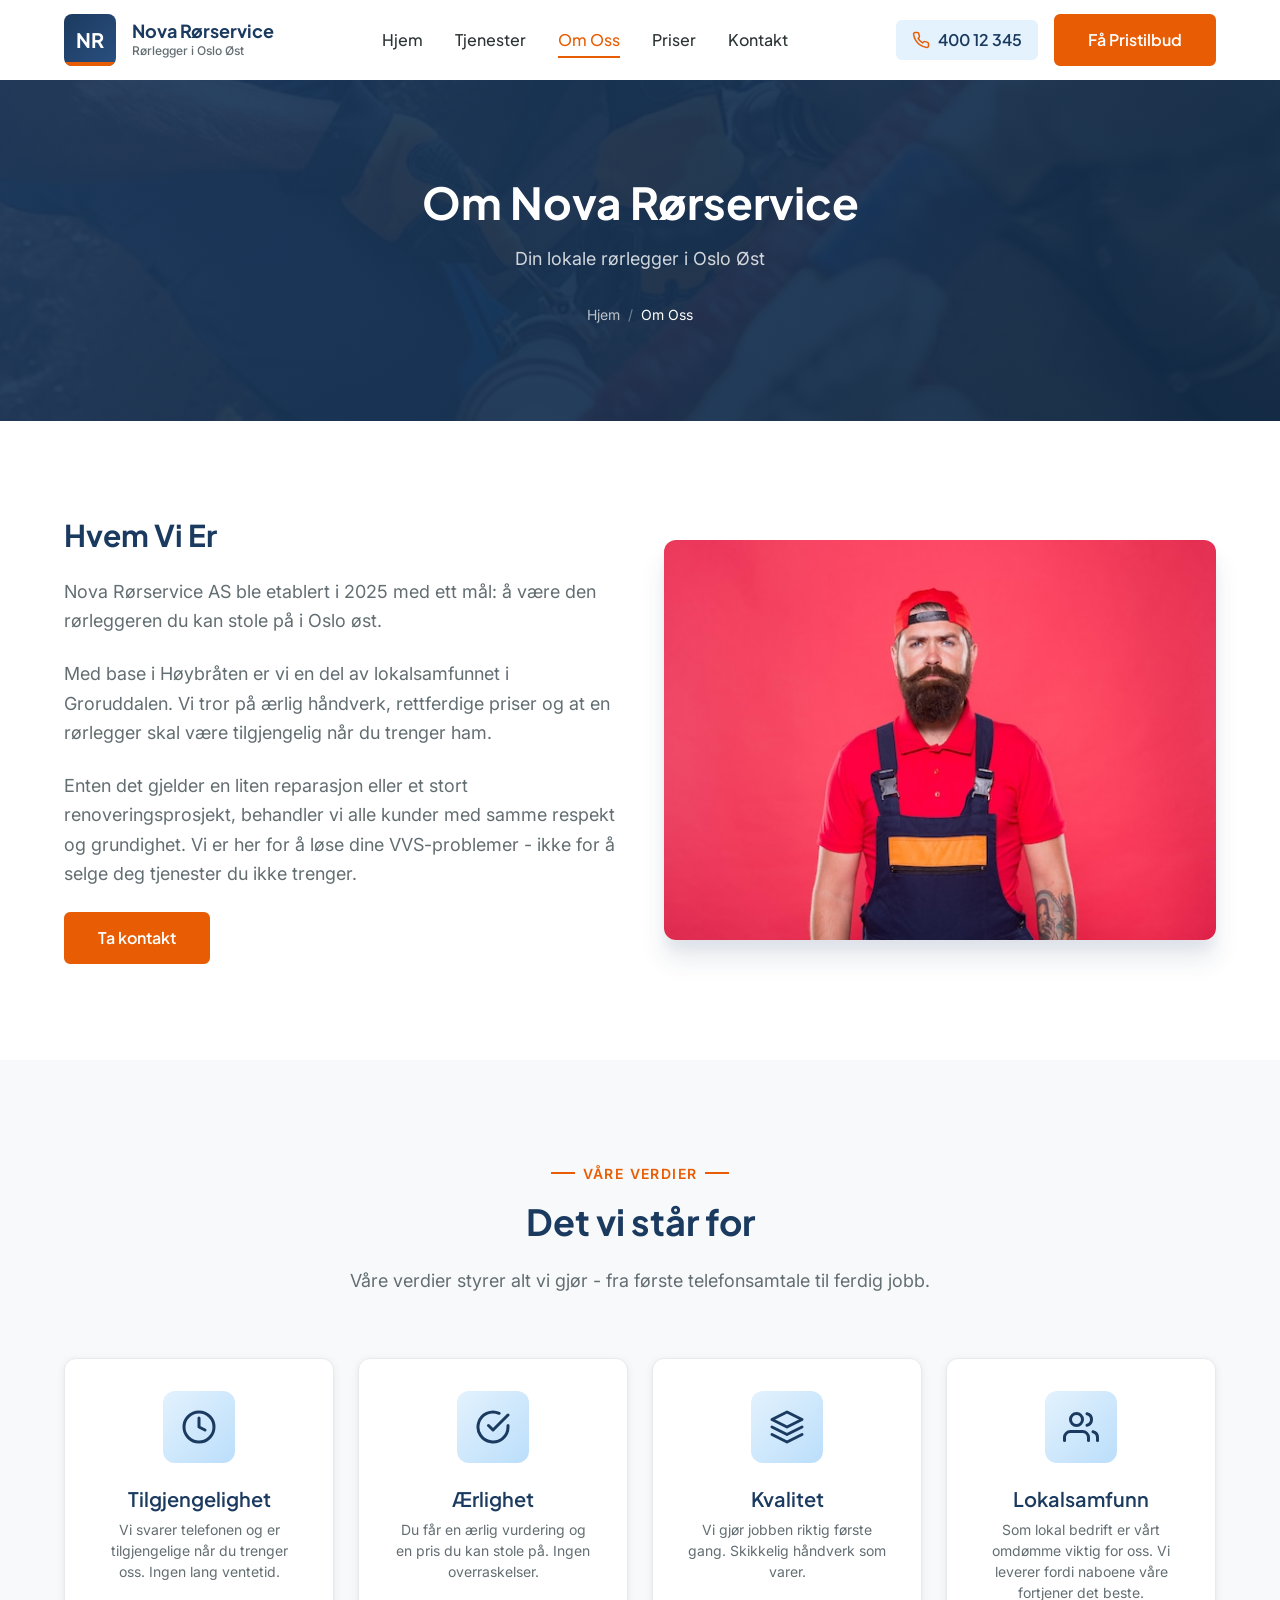
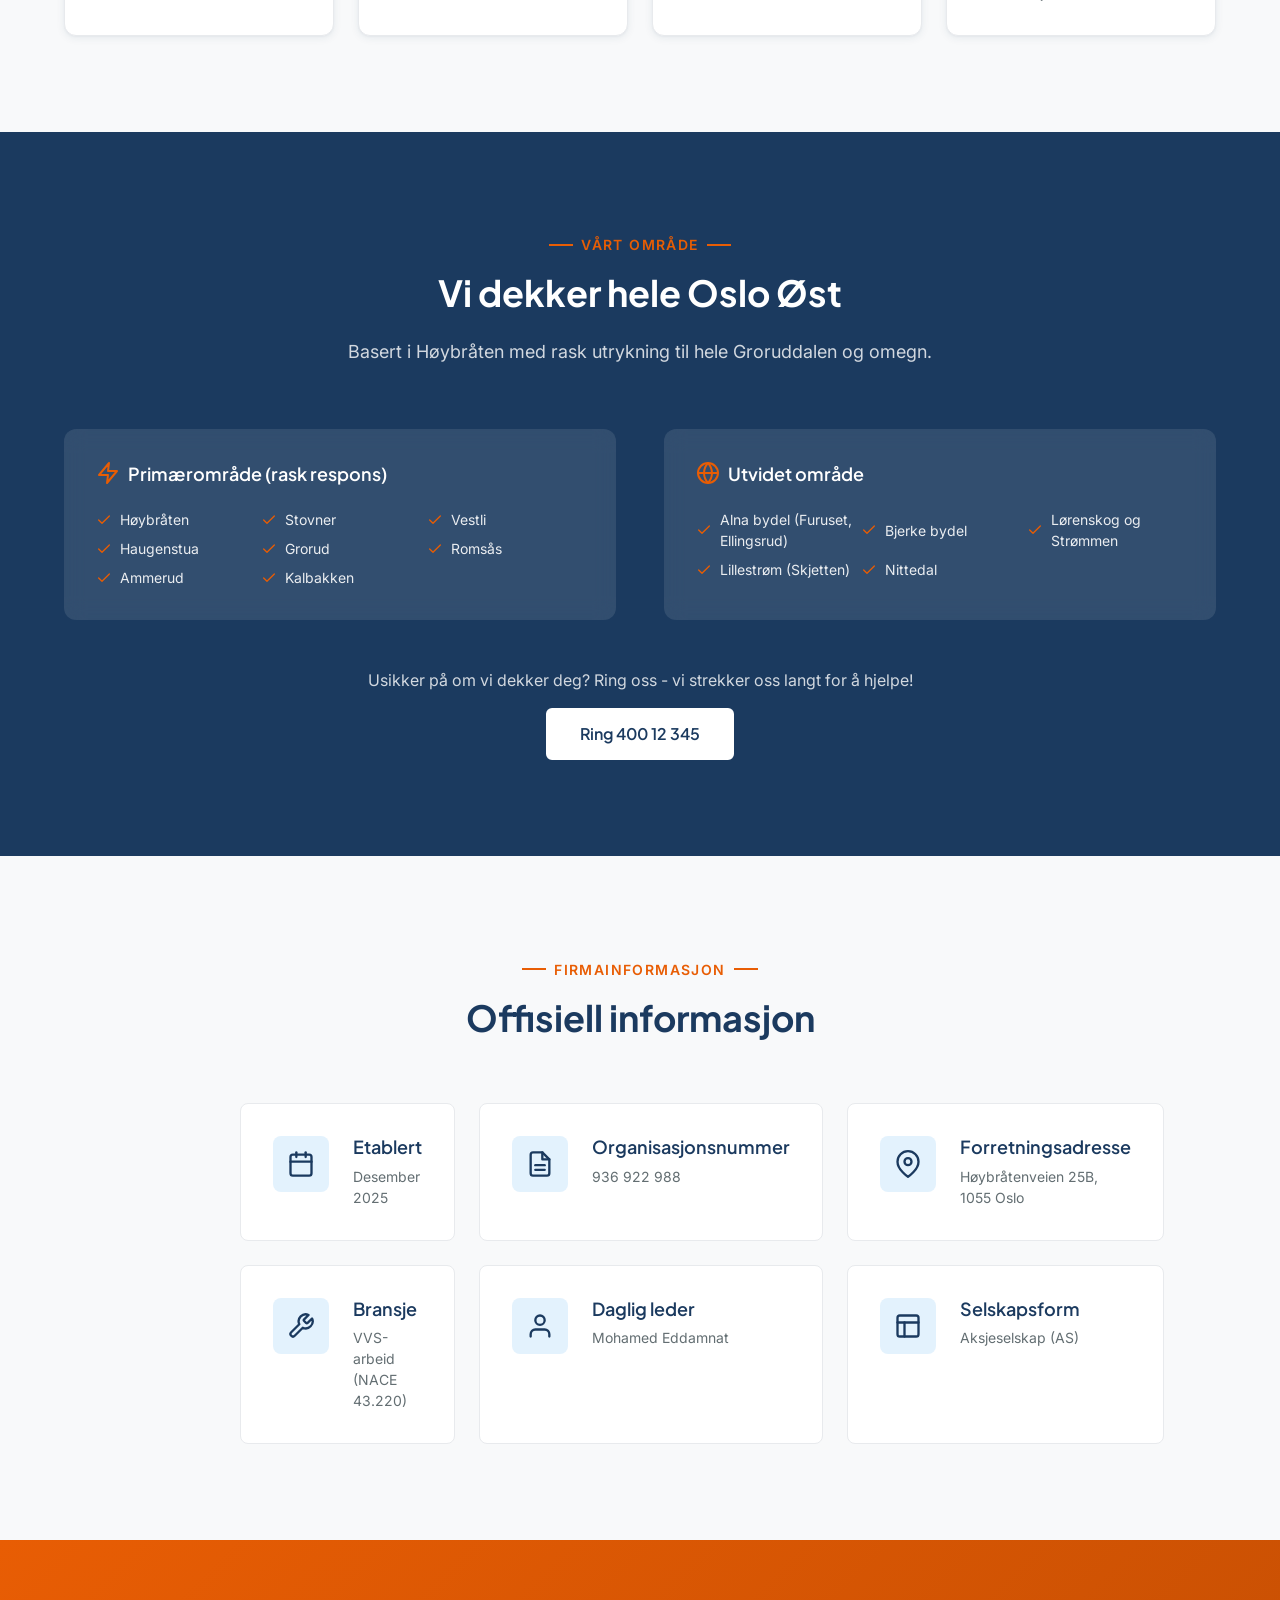
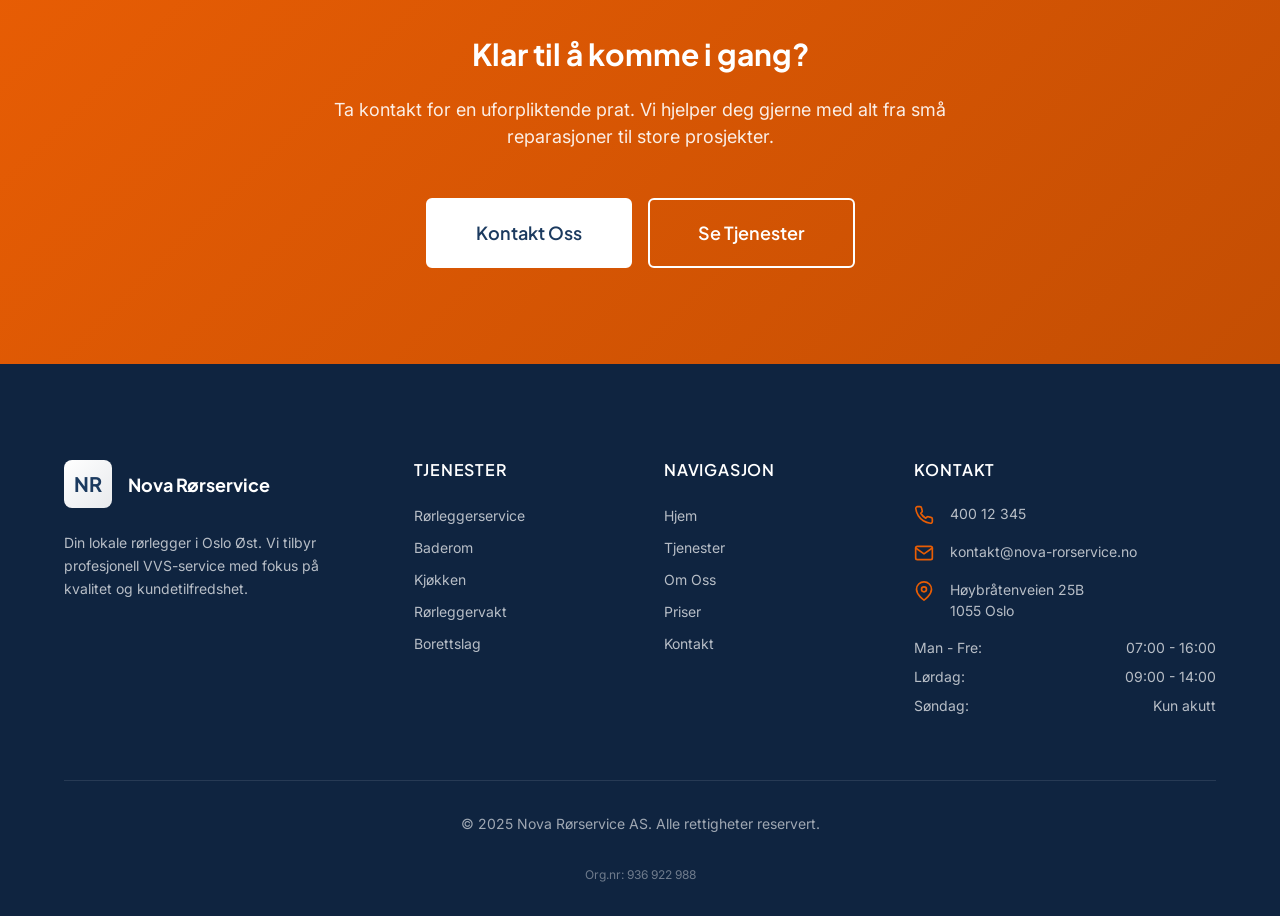
==== commit d4558a78: "Add real images from Freepik API - Add hero background image (plumber working on pipes) - Add intro " ====
--- a/om-oss.html
+++ b/om-oss.html
@@ -122,7 +122,7 @@
                     </div>
                     <div class="about-intro__image-wrapper">
                         <div class="about-intro__image">
-                            <img src="https://images.unsplash.com/photo-1621905251189-08b45d6a269e?w=600&h=400&fit=crop&auto=format" alt="Profesjonell rørlegger på jobb" loading="lazy">
+                            <img src="images/services/plumber-portrait.jpg" alt="Profesjonell rørlegger på jobb" loading="lazy">
                         </div>
                     </div>
                 </div>
--- a/css/style.css
+++ b/css/style.css
@@ -691,7 +691,8 @@
     display: flex;
     align-items: center;
     padding-top: var(--header-height-mobile);
-    background: linear-gradient(135deg, var(--nova-primary) 0%, var(--nova-primary-dark) 100%);
+    background: linear-gradient(135deg, rgba(27, 58, 95, 0.92) 0%, rgba(17, 42, 70, 0.95) 100%),
+                url('../images/hero/hero-bg.jpg') center/cover no-repeat;
     overflow: hidden;
 }
 
@@ -1523,7 +1524,8 @@
    ============================================= */
 .page-hero {
     padding: calc(var(--header-height-mobile) + var(--spacing-3xl)) 0 var(--spacing-3xl);
-    background: linear-gradient(135deg, var(--nova-primary) 0%, var(--nova-primary-dark) 100%);
+    background: linear-gradient(135deg, rgba(27, 58, 95, 0.92) 0%, rgba(17, 42, 70, 0.95) 100%),
+                url('../images/hero/hero-bg.jpg') center/cover no-repeat;
     text-align: center;
 }
 
